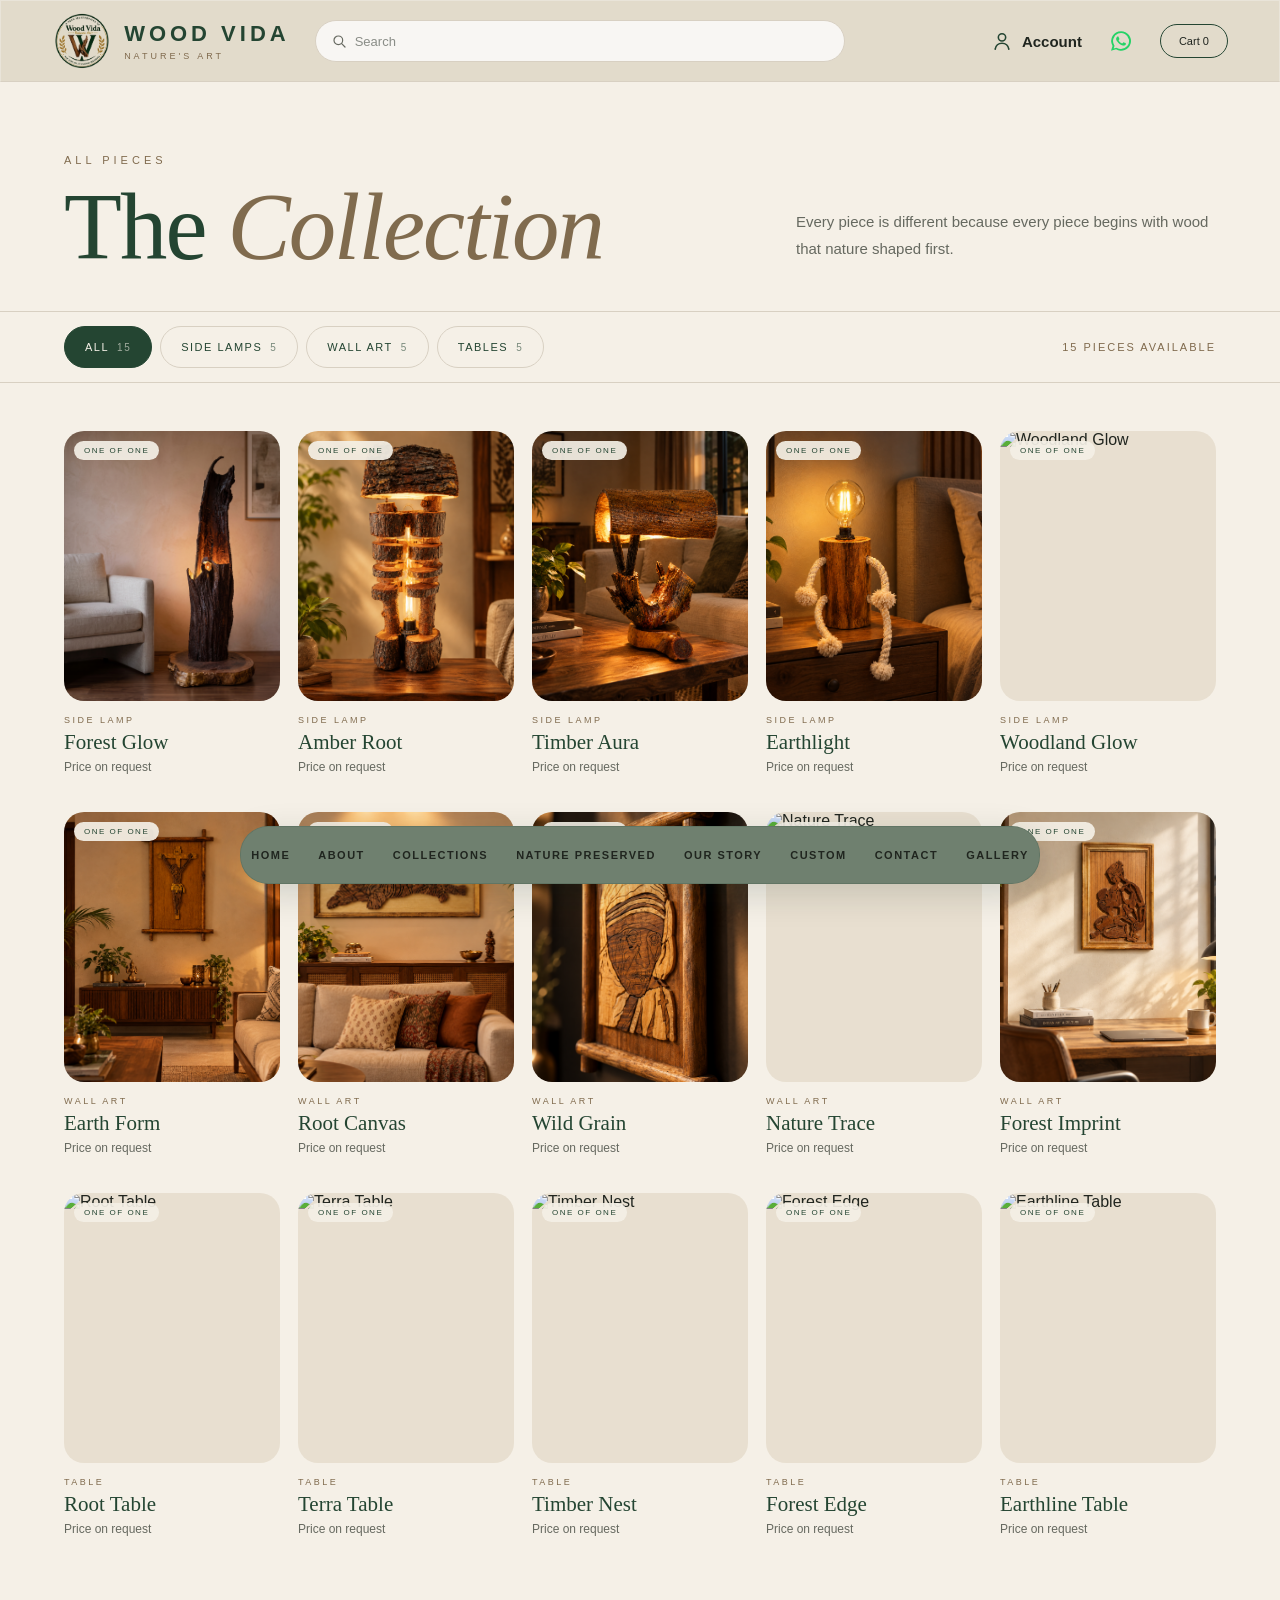
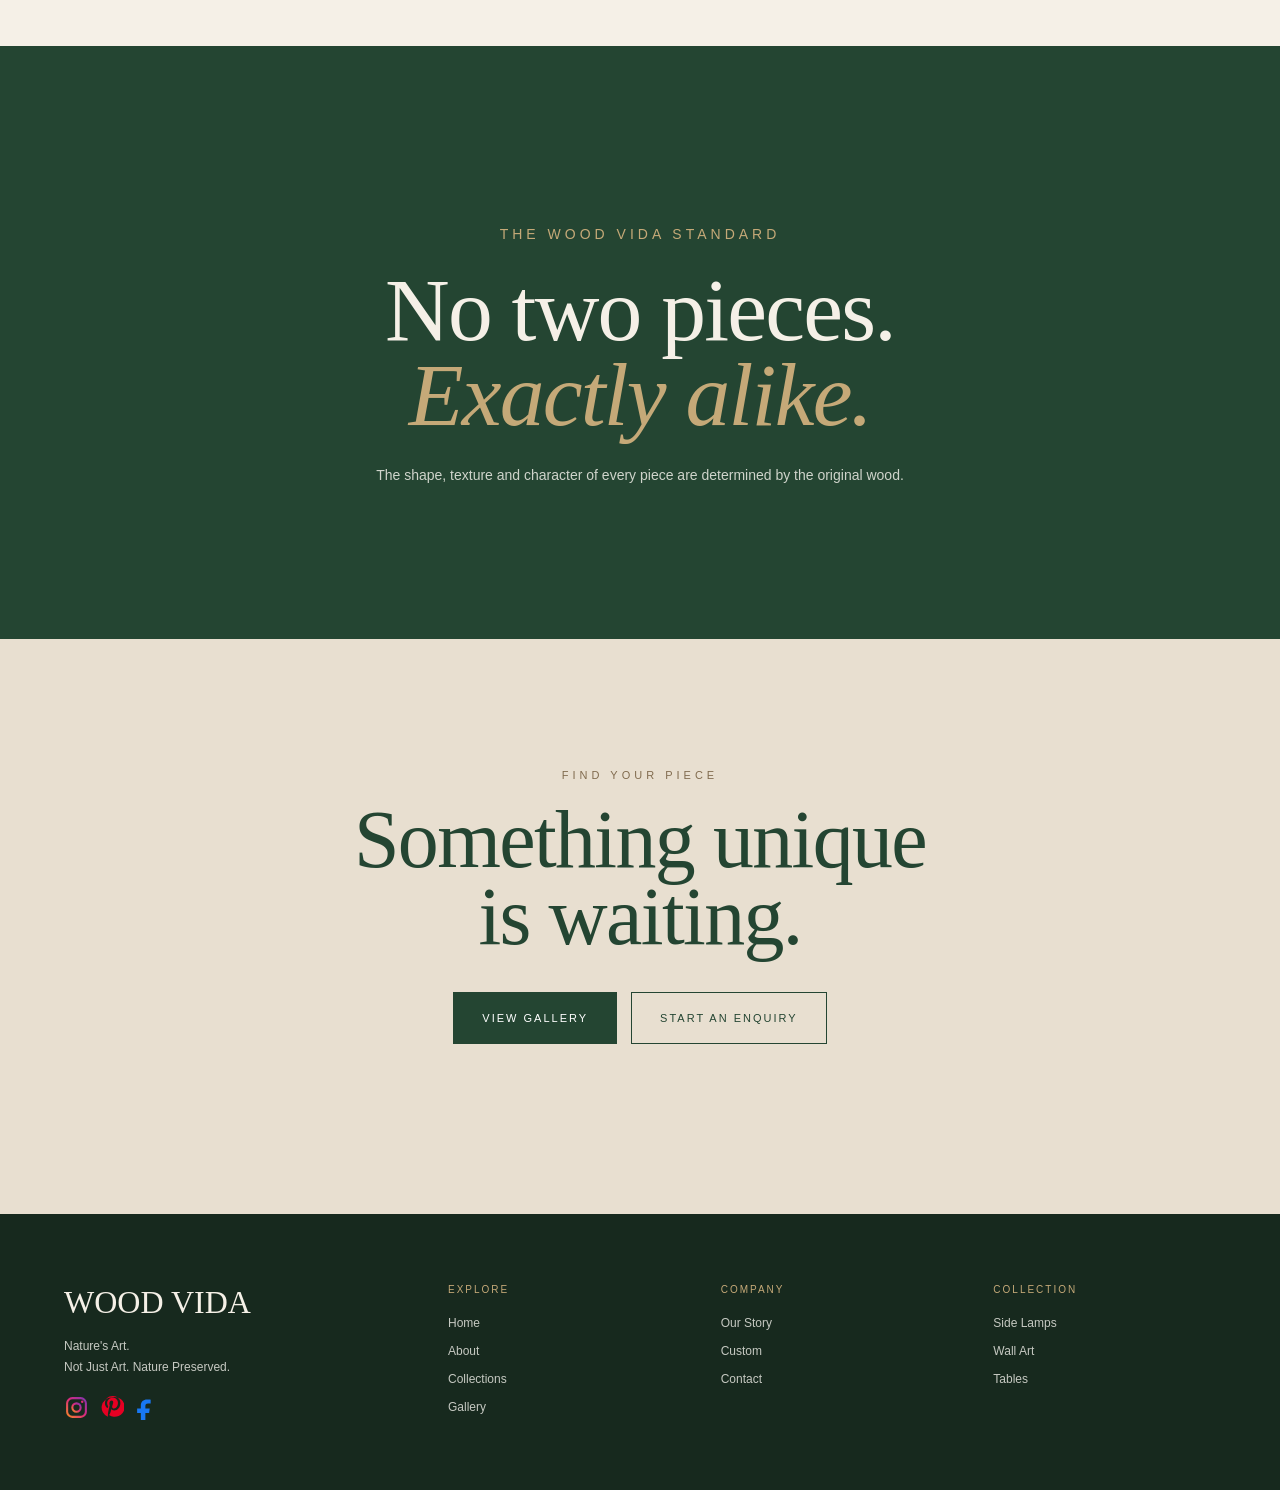
==== collection.html @ 40c3f10d "Initial wood vida website upload" ====
<!DOCTYPE html>
<html lang="en">

<head>

    <meta charset="UTF-8">
    <meta name="viewport" content="width=device-width, initial-scale=1.0">

    <title>Collection — WOOD VIDA</title>

    <meta
        name="description"
        content="Explore the WOOD VIDA collection of natural wood lamps, wall art and furniture."
    >

    <link rel="stylesheet" href="style.css">
    <link rel="stylesheet" href="shop.css">
<link rel="stylesheet" href="mobile.css">
</head>


<body>

    <!-- =========================================
         NAVIGATION
    ========================================== -->

    <header class="site-nav">

        <div class="nav-inner">

            <a href="index.html" class="brand">
    <img src="Assets/logowoodvida.png" alt="WOOD VIDA" class="brand-logo">

    <div class="brand-text">
        <div class="brand-name">
            WOOD VIDA
        </div>

        <div class="brand-tagline">
            NATURE'S ART
        </div>
    </div>
</a>

            <nav class="nav-menu">
                <a href="index.html">Home</a>
                <a href="about.html">About</a>
                <a href="collection.html">Collections</a>
                <a href="nature-preserved.html">Nature Preserved</a>
                <a href="our-story.html">Our Story</a>
                <a href="custom.html">Custom</a>
                <a href="contact.html">Contact</a>
                <a href="gallery.html">Gallery</a>
            </nav>

            <!-- SEARCH (filters the collection below) -->
            <div class="site-search">
                <span class="search-icon">
                    <svg viewBox="0 0 24 24" aria-hidden="true">
                        <circle cx="11" cy="11" r="6.5"></circle>
                        <path d="M16 16l5 5"></path>
                    </svg>
                </span>

                <input
                    type="text"
                    id="site-search-input"
                    placeholder="Search"
                    autocomplete="off"
                >
            </div>

            <!-- ACCOUNT -->
            <a href="#" class="login-button" id="login-button">
                <span class="account-icon">
                    <svg viewBox="0 0 24 24" aria-hidden="true">
                        <circle cx="12" cy="8" r="4"></circle>
                        <path d="M4.5 21c.8-4.2 3.5-6.5 7.5-6.5s6.7 2.3 7.5 6.5"></path>
                    </svg>
                </span>
                <span>Account</span>
            </a>

            <!-- WHATSAPP -->
            <a
                href="https://wa.me/917309990055"
                class="whatsapp-nav-icon"
                target="_blank"
                rel="noopener noreferrer"
                aria-label="WhatsApp"
            >
                <svg viewBox="0 0 24 24" aria-hidden="true">
                    <path
                        fill="#25D366"
                        d="M12 2.2a9.8 9.8 0 0 0-8.47 14.72L2 21.8l5.02-1.48A9.8 9.8 0 1 0 12 2.2zm0 17.8a8 8 0 0 1-4.06-1.1l-.29-.17-2.98.88.89-2.91-.19-.3A8 8 0 1 1 12 20zm4.42-5.96c-.24-.12-1.42-.7-1.64-.78-.22-.08-.38-.12-.54.12-.16.24-.62.78-.76.94-.14.16-.28.18-.52.06-.24-.12-1.02-.38-1.94-1.2-.72-.64-1.2-1.43-1.34-1.67-.14-.24-.02-.37.1-.49.11-.11.24-.28.36-.42.12-.14.16-.24.24-.4.08-.16.04-.3-.02-.42-.06-.12-.54-1.3-.74-1.78-.2-.48-.4-.41-.54-.42h-.46c-.16 0-.42.06-.64.3-.22.24-.84.82-.84 2s.86 2.32.98 2.48c.12.16 1.69 2.58 4.1 3.62.57.25 1.02.4 1.37.51.58.18 1.1.15 1.51.09.46-.07 1.42-.58 1.62-1.14.2-.56.2-1.04.14-1.14-.06-.1-.22-.16-.46-.28z"
                    />
                </svg>
            </a>

            <!-- CART -->
            <a href="cart.html" class="cart-button">
                Cart <span id="cart-count">0</span>
            </a>

        </div>

    </header>


    <main>

        <!-- =========================================
             PAGE INTRO (text changes with the tab)
        ========================================== -->

        <section class="cl-intro">

            <div>
                <p class="cl-eyebrow" id="cl-eyebrow">All pieces</p>

                <h1 class="cl-title" id="cl-title">
                    The <em>Collection</em>
                </h1>
            </div>

            <p class="cl-line" id="cl-line">
                Every piece is different because every piece begins
                with wood that nature shaped first.
            </p>

        </section>


        <!-- =========================================
             FILTER BAR
        ========================================== -->

        <div class="cl-bar">
            <div class="cl-bar-inner">

                <nav class="cl-tabs" aria-label="Collection categories">
                    <a href="collection.html" class="cl-tab active" data-category="all">All <small></small></a>
                    <a href="collection.html?category=lamps" class="cl-tab" data-category="lamps">Side Lamps <small></small></a>
                    <a href="collection.html?category=wall-art" class="cl-tab" data-category="wall-art">Wall Art <small></small></a>
                    <a href="collection.html?category=tables" class="cl-tab" data-category="tables">Tables <small></small></a>
                </nav>

                <p class="cl-meta" id="cl-meta"></p>

            </div>
        </div>


        <!-- =========================================
             PRODUCT GRID (filled by shop.js)
        ========================================== -->

        <section class="cl-section">
            <div class="cl-wrap">

                <div class="cl-grid" id="cl-grid"></div>

                <p class="cl-empty" id="cl-empty" hidden>
                    No pieces match your search.
                </p>

                <noscript>
                    <p class="cl-empty">Please turn on JavaScript to browse the collection.</p>
                </noscript>

            </div>
        </section>


        <!-- =========================================
             STATEMENT
        ========================================== -->

        <section class="cl-statement">

            <p class="cl-eyebrow">The WOOD VIDA standard</p>

            <h2>
                No two pieces.<br>
                <em>Exactly alike.</em>
            </h2>

            <p>
                The shape, texture and character of every piece
                are determined by the original wood.
            </p>

        </section>


        <!-- =========================================
             FINAL CTA
        ========================================== -->

        <section class="cl-final">

            <p class="cl-eyebrow">Find your piece</p>

            <h2>
                Something unique<br>
                is waiting.
            </h2>

            <div class="cl-final-actions">
                <a href="gallery.html" class="button">View Gallery</a>
                <a href="contact.html" class="button cl-secondary">Start An Enquiry</a>
            </div>

        </section>

    </main>


    <!-- =========================================
         FOOTER
    ========================================== -->

    <footer class="site-footer">

        <div class="footer-grid">

            <div>

                <div class="footer-brand">WOOD VIDA</div>

                <p style="margin-top: 15px; color: #c6c9c2; line-height: 1.7; font-size: 12px;">
                    Nature's Art.<br>
                    Not Just Art. Nature Preserved.
                </p>

                <div class="social-links">

                    <a href="https://www.instagram.com/woodvida.in/" target="_blank" rel="noopener noreferrer" aria-label="Instagram">
                        <svg viewBox="0 0 24 24" aria-hidden="true">
                            <defs>
                                <linearGradient id="instagramGradientCollection" x1="0%" y1="100%" x2="100%" y2="0%">
                                    <stop offset="0%" stop-color="#F58529"/>
                                    <stop offset="50%" stop-color="#DD2A7B"/>
                                    <stop offset="100%" stop-color="#8134AF"/>
                                </linearGradient>
                            </defs>
                            <rect x="3" y="3" width="18" height="18" rx="5" fill="none" stroke="url(#instagramGradientCollection)" stroke-width="2"/>
                            <circle cx="12" cy="12" r="4" fill="none" stroke="url(#instagramGradientCollection)" stroke-width="2"/>
                            <circle cx="17.5" cy="6.5" r="1.2" fill="#DD2A7B"/>
                        </svg>
                    </a>

                    <a href="https://in.pinterest.com/woodvida/" target="_blank" rel="noopener noreferrer" aria-label="Pinterest">
                        <svg viewBox="0 0 24 24" aria-hidden="true">
                            <path
                                fill="#E60023"
                                d="M12 2.5a9.5 9.5 0 0 0-3.47 18.34c-.08-1.56-.01-3.45.39-4.95l1.42-6.02s-.36-.72-.36-1.78c0-1.66.96-2.9 2.15-2.9 1.01 0 1.5.76 1.5 1.67 0 1.02-.65 2.55-.98 3.96-.28 1.18.6 2.14 1.77 2.14 2.12 0 3.76-2.24 3.76-5.47 0-2.86-2.05-4.86-4.98-4.86-3.39 0-5.38 2.54-5.38 5.17 0 1.02.39 2.12.88 2.72.1.12.11.23.08.36l-.33 1.34c-.05.22-.17.27-.39.16-1.45-.67-2.35-2.78-2.35-4.48 0-3.64 2.65-6.99 7.65-6.99 4.02 0 7.15 2.87 7.15 6.71 0 4-2.52 7.21-6.01 7.21-1.17 0-2.27-.61-2.65-1.33l-.72 2.74c-.26 1-1 2.25-1.48 3.01A9.5 9.5 0 1 0 12 2.5z"
                            />
                        </svg>
                    </a>

                    <a href="https://www.facebook.com/profile.php?id=61593660526965" target="_blank" rel="noopener noreferrer" aria-label="Facebook">
                        <svg viewBox="0 0 24 24" aria-hidden="true">
                            <path
                                fill="#1877F2"
                                d="M13.6 8.2H16V4.5c-.42-.06-1.86-.15-3.54-.15-3.5 0-5.9 2.14-5.9 6.06V13H3v4.2h3.56V24h4.36v-6.8h3.6l.57-4.2h-4.17v-2.32c0-1.22.34-2.48 2.68-2.48z"
                            />
                        </svg>
                    </a>

                </div>

            </div>

            <div>
                <div class="footer-heading">Explore</div>
                <ul class="footer-links">
                    <li><a href="index.html">Home</a></li>
                    <li><a href="about.html">About</a></li>
                    <li><a href="collection.html">Collections</a></li>
                    <li><a href="gallery.html">Gallery</a></li>
                </ul>
            </div>

            <div>
                <div class="footer-heading">Company</div>
                <ul class="footer-links">
                    <li><a href="our-story.html">Our Story</a></li>
                    <li><a href="custom.html">Custom</a></li>
                    <li><a href="contact.html">Contact</a></li>
                </ul>
            </div>

            <div>
                <div class="footer-heading">Collection</div>
                <ul class="footer-links">
                    <li><a href="collection.html?category=lamps">Side Lamps</a></li>
                    <li><a href="collection.html?category=wall-art">Wall Art</a></li>
                    <li><a href="collection.html?category=tables">Tables</a></li>
                </ul>
            </div>

        </div>

    </footer>


    <!-- =========================================
         JAVASCRIPT
    ========================================== -->

    <!-- hides the floating navbar when the footer is on screen (same as your other pages) -->
    <script>
        const navbar = document.querySelector('.nav-menu');
        const footer = document.querySelector('.site-footer');

        if (navbar && footer) {
            const footerObserver = new IntersectionObserver(
                (entries) => {
                    entries.forEach((entry) => {
                        if (entry.isIntersecting) {
                            navbar.classList.add('navbar-hidden');
                        } else {
                            navbar.classList.remove('navbar-hidden');
                        }
                    });
                },
                { threshold: 0.05 }
            );

            footerObserver.observe(footer);
        }
    </script>

    <!-- catalog first, then the page script -->
    <script src="products-data.js"></script>
    <script src="shop.js"></script>
<script src="navbar.js"></script>
   <script type="module" src="auth.js"></script>
</body>

</html>
---- style.css ----
/* ================================
   WOOD VIDA — STYLE.CSS
   ================================ */

:root {
  --cream: #f5f0e7;
  --cream-light: #faf7f0;
  --cream-dark: #e8dfd0;
  --green: #244532;
  --green-dark: #17291e;
  --wood: #806b4e;
  --gold: #c5a978;
  --black: #20251f;
  --muted: #666960;
  --white: #ffffff;
  --border: #d8d0c2;

  --serif: Georgia, "Times New Roman", serif;
  --sans: Arial, Helvetica, sans-serif;
}

/* RESET */

* {
  margin: 0;
  padding: 0;
  box-sizing: border-box;
}

html {
  scroll-behavior: smooth;
}

body {
  background: var(--cream);
  color: var(--black);
  font-family: var(--sans);
  overflow-x: hidden;
}

img {
  display: block;
  max-width: 100%;
}

a {
  text-decoration: none;
  color: inherit;
}

button {
  font-family: inherit;
  cursor: pointer;
}

/* COMMON */

.container {
  width: 90%;
  max-width: 1400px;
  margin: auto;
}

.serif {
  font-family: var(--serif);
}

.eyebrow {
  color: var(--wood);
  font-size: 11px;
  letter-spacing: 4px;
  text-transform: uppercase;
}

.button {
  display: inline-flex;
  align-items: center;
  justify-content: center;
  min-height: 52px;
  padding: 0 28px;
  background: var(--green);
  color: var(--white);
  border: 1px solid var(--green);
  font-size: 11px;
  letter-spacing: 2px;
  text-transform: uppercase;
  transition: 0.3s ease;
}

.button:hover {
  background: transparent;
  color: var(--green);
}

/* NAVBAR */

.site-nav {
  position: sticky;
  top: 0;
  z-index: 1000;
  height: 82px;
  background: rgba(245, 240, 231, 0.96);
  backdrop-filter: blur(20px);
border: 1px solid rgba(255, 255, 255, 0.25);
  border-bottom: 1px solid var(--border);
  backdrop-filter: none;
}

.nav-inner {
  width: 92%;
  max-width: 1400px;
  height: 100%;
  margin: auto;

  display: flex;
  align-items: center;
  justify-content: space-between;
  gap: 25px;
}

.brand-name {
  color: var(--green);
  font-size: 22px;
  font-weight: bold;
  letter-spacing: 4px;
}

.brand-tagline {
  margin-top: 4px;
  color: var(--wood);
  font-size: 9px;
  letter-spacing: 3px;
}

.nav-menu {
  display: flex;
  gap: 28px;
  list-style: none;
}

.nav-menu a {
  font-size: 11px;
  letter-spacing: 1.5px;
  text-transform: uppercase;
}

.nav-menu a:hover {
  color: var(--wood);
}

.cart-button {
  padding: 10px 18px;
  border: 1px solid var(--green);
  border-radius: 30px;
  font-size: 11px;
}

/* HERO */

.hero {
  min-height: calc(100vh - 82px);
  padding: 70px 5%;

  display: grid;
  grid-template-columns: 0.9fr 1.1fr;
  align-items: center;
  gap: 60px;
}

.hero-content {
  max-width: 600px;
}

.hero-title {
  margin-top: 20px;

  font-family: var(--serif);
  font-size: clamp(60px, 8vw, 120px);
  line-height: 0.9;
  font-weight: normal;

  color: var(--green);
}

.hero-title em {
  color: var(--wood);
}

.hero-description {
  max-width: 500px;
  margin: 30px 0;

  color: var(--muted);
  font-size: 15px;
  line-height: 1.9;
}

.hero-media {
  height: 680px;
  overflow: hidden;
  background: var(--cream-dark);
}

.hero-media img {
  width: 100%;
  height: 100%;
  object-fit: cover;

  transition: transform 1s ease;
}

.hero-media:hover img {
  transform: scale(1.04);
}

/* STORY */

.story {
  padding: 150px 8%;
  background: var(--cream-dark);
  text-align: center;
}

.story-title {
  max-width: 1000px;
  margin: 20px auto 30px;

  font-family: var(--serif);
  font-size: clamp(45px, 6vw, 80px);
  line-height: 1;
  font-weight: normal;

  color: var(--green);
}

.story-text {
  max-width: 720px;
  margin: auto;

  color: var(--muted);
  font-size: 15px;
  line-height: 2;
}

/* COLLECTIONS */

.collections {
  padding: 130px 5%;
  overflow: hidden;
}

.section-header {
  display: flex;
  justify-content: space-between;
  align-items: flex-end;

  margin-bottom: 50px;
}

.section-title {
  margin-top: 12px;

  font-family: var(--serif);
  font-size: clamp(45px, 5vw, 70px);
  font-weight: normal;

  color: var(--green);
}

.section-note {
  color: var(--wood);
  font-size: 11px;
  letter-spacing: 2px;
}

.collection-grid {
  display: grid;
  grid-template-columns: repeat(3, 1fr);
  gap: 20px;
}

.collection-card {
  position: relative;
  height: 570px;
  overflow: hidden;

  background: var(--green);
}

.collection-card img {
  width: 100%;
  height: 100%;
  object-fit: cover;

  transition: transform 0.8s ease;
}

.collection-card:hover img {
  transform: scale(1.02);
}

.collection-overlay {
  position: absolute;
  inset: 0;

  display: flex;
  align-items: flex-end;

  padding: 32px;

  background: linear-gradient(
    transparent 35%,
    rgba(0, 0, 0, 0.72)
  );
}

.collection-info {
  color: white;
}

.collection-info h3 {
  font-family: var(--serif);
  font-size: 34px;
  font-weight: normal;
}

.collection-info p {
  margin-top: 8px;
  font-size: 12px;
}

/* PRODUCTS */

.products-section {
  padding: 120px 5%;
  background: var(--cream-light);
}

.product-grid {
  display: grid;
  grid-template-columns: repeat(3, 1fr);
  gap: 35px 20px;
}

.product-card {
  cursor: pointer;
}

.product-image {
  position: relative;
  aspect-ratio: 4 / 5;
  overflow: hidden;
  background: var(--cream-dark);
}

.product-image img {
  width: 100%;
  height: 100%;
  object-fit: cover;

  transition: transform 0.7s ease;
}

.product-card:hover .product-image img {
  transform: scale(1.05);
}

.product-badge {
  position: absolute;
  top: 15px;
  left: 15px;

  padding: 7px 11px;

  background: var(--cream);
  color: var(--green);

  font-size: 9px;
  letter-spacing: 1px;
}

.product-details {
  padding-top: 16px;
}

.product-category {
  color: var(--wood);
  font-size: 9px;
  letter-spacing: 2px;
  text-transform: uppercase;
}

.product-name {
  margin-top: 7px;

  font-family: var(--serif);
  font-size: 25px;
  font-weight: normal;

  color: var(--green);
}

.product-description {
  margin-top: 7px;

  color: var(--muted);
  font-size: 12px;
  line-height: 1.6;
}

/* STATEMENT */

.statement {
  padding: 160px 7%;

  background: var(--green);
  color: var(--cream);

  text-align: center;
}

.statement-title {
  font-family: var(--serif);
  font-size: clamp(50px, 7vw, 95px);
  font-weight: normal;
  line-height: 0.95;
}

.statement-title em {
  color: var(--gold);
}

.statement-text {
  margin-top: 30px;
  color: #d9d4c8;
  font-size: 13px;
  letter-spacing: 1px;
}

/* GALLERY */

.gallery-section {
  padding: 120px 5%;
}

.gallery-grid {
  columns: 3 280px;
  column-gap: 18px;
}

.gallery-item {
  margin-bottom: 18px;
  overflow: hidden;
  cursor: zoom-in;
  break-inside: avoid;
}

.gallery-item img {
  width: 100%;
  transition: transform 0.7s ease;
}

.gallery-item:hover img {
  transform: scale(1.04);
}

/* PRODUCT PAGE */

.product-page {
  padding: 80px 5%;
}

.product-layout {
  display: grid;
  grid-template-columns: 1.1fr 0.9fr;
  gap: 70px;
}

.product-main-image {
  aspect-ratio: 1 / 1;
  overflow: hidden;
  background: var(--cream-dark);
}

.product-main-image img {
  width: 100%;
  height: 100%;
  object-fit: cover;
}

.product-page-info {
  align-self: center;
}

.product-page-title {
  margin-top: 15px;

  font-family: var(--serif);
  font-size: clamp(45px, 5vw, 75px);
  font-weight: normal;
  line-height: 1;

  color: var(--green);
}

.product-page-description {
  margin: 25px 0;

  color: var(--muted);
  line-height: 1.9;
}

.product-specs {
  margin: 30px 0;
  border-top: 1px solid var(--border);
}

.spec-row {
  display: flex;
  justify-content: space-between;

  padding: 15px 0;

  border-bottom: 1px solid var(--border);

  font-size: 13px;
}

.spec-label {
  color: var(--wood);
}

.product-actions {
  display: flex;
  gap: 12px;
  flex-wrap: wrap;
}

.whatsapp-button {
  background: #315f43;
  border-color: #315f43;
}

/* CART */

.cart-section {
  min-height: 70vh;
  padding: 100px 5%;
}

.cart-item {
  display: grid;
  grid-template-columns: 110px 1fr auto;
  gap: 20px;
  align-items: center;

  padding: 20px 0;

  border-bottom: 1px solid var(--border);
}

.cart-item-image {
  width: 110px;
  height: 110px;
  object-fit: cover;
}

.cart-item-name {
  font-family: var(--serif);
  font-size: 24px;
  color: var(--green);
}

.cart-empty {
  padding: 100px 20px;
  text-align: center;
  color: var(--muted);
}

/* CONTACT */

.contact-section {
  padding: 130px 5%;
  background: var(--cream-dark);
}

.contact-form {
  max-width: 760px;
  margin: 50px auto 0;
}

.form-row {
  display: grid;
  grid-template-columns: 1fr 1fr;
  gap: 18px;
}

.form-group {
  margin-bottom: 18px;
}

.form-group label {
  display: block;
  margin-bottom: 8px;

  color: var(--wood);

  font-size: 10px;
  letter-spacing: 1.5px;
  text-transform: uppercase;
}

.form-group input,
.form-group textarea {
  width: 100%;
  padding: 15px;

  border: 1px solid var(--border);
  outline: none;

  background: var(--cream);
}

.form-group textarea {
  min-height: 150px;
  resize: vertical;
}

/* FOOTER */

.site-footer {
  padding: 70px 5%;

  background: var(--green-dark);
  color: var(--cream);
}

.footer-grid {
  display: grid;
  grid-template-columns: 1.5fr 1fr 1fr 1fr;
  gap: 50px;
}

.footer-brand {
  font-family: var(--serif);
  font-size: 32px;
}

.footer-heading {
  margin-bottom: 18px;

  color: var(--gold);

  font-size: 10px;
  letter-spacing: 2px;
  text-transform: uppercase;
}

.footer-links {
  display: grid;
  gap: 10px;
  list-style: none;
}

.footer-links a {
  color: #c6c9c2;
  font-size: 12px;
}

/* MOBILE MENU */

.mobile-menu-button {
  display: none;

  width: 42px;
  height: 42px;

  border: 1px solid var(--border);
  background: transparent;
}

.mobile-menu-button span {
  display: block;

  width: 18px;
  height: 1px;

  margin: 4px auto;

  background: var(--green);
}

/* LIGHTBOX */

.lightbox {
  position: fixed;
  inset: 0;
  z-index: 5000;

  display: none;
  align-items: center;
  justify-content: center;

  padding: 30px;

  background: rgba(20, 28, 22, 0.94);
}

.lightbox.active {
  display: flex;
}

.lightbox img {
  max-width: 90vw;
  max-height: 88vh;
  width: auto;
}

.lightbox-close {
  position: absolute;
  top: 25px;
  right: 30px;

  color: white;
  font-size: 35px;

  cursor: pointer;
}

/* RESPONSIVE */

@media (max-width: 1000px) {

  .hero {
    grid-template-columns: 1fr;
  }

  .hero-media {
    height: 600px;
  }

  .collection-grid,
  .product-grid {
    grid-template-columns: repeat(2, 1fr);
  }

  .product-layout {
    grid-template-columns: 1fr;
  }

  .footer-grid {
    grid-template-columns: repeat(2, 1fr);
  }
}

@media (max-width: 700px) {

  .site-nav {
    height: 70px;
  }

  .nav-menu {
    display: none;
  }

  .mobile-menu-button {
    display: block;
  }

  .hero {
    padding: 55px 6% 70px;
    gap: 40px;
  }

  .hero-title {
    font-size: 58px;
  }

  .hero-media {
    height: 450px;
  }

  .story,
  .collections,
  .products-section,
  .gallery-section,
  .product-page,
  .contact-section {
    padding: 80px 6%;
  }

  .story-title {
    font-size: 44px;
  }

  .section-header {
    display: block;
  }

  .section-title {
    font-size: 45px;
    margin-bottom: 12px;
  }

  .collection-grid,
  .product-grid {
    grid-template-columns: 1fr;
  }

  .collection-card {
    height: 450px;
  }

  .statement {
    padding: 100px 6%;
  }

  .statement-title {
    font-size: 52px;
  }

  .form-row {
    grid-template-columns: 1fr;
  }

  .cart-item {
    grid-template-columns: 80px 1fr;
  }

  .cart-item-image {
    width: 80px;
    height: 80px;
  }

  .footer-grid {
    grid-template-columns: 1fr;
  }

  .footer-bottom {
    flex-direction: column;
  }

  .button {
    width: 100%;
  }
}
.hero-media img,
.collection-card img,
.product-image img,
.product-main-image img,
.gallery-item img {
    border-radius: 34px;
}
/* =========================================
   LOGIN POPUP FINAL ALIGNMENT
========================================= */

/* Login popup positioning */

.login-modal {
    align-items: center;
    justify-content: center;
    padding: 30px 15px;
    overflow-y: auto;
}


/* =========================================
   WOOD VIDA LOGIN POPUP - FIX
========================================= */

.login-modal {
    position: fixed;
    inset: 0;

    width: 100%;
    height: 100%;

    display: flex;
    align-items: center;
    justify-content: center;

    background: rgba(10, 25, 18, 0.58);
backdrop-filter: blur(14px);
-webkit-backdrop-filter: blur(14px);

    opacity: 0;
    visibility: hidden;
    pointer-events: none;

    z-index: 9999;

    transition:
        opacity 0.3s ease,
        visibility 0.3s ease;

    padding: 30px 15px;
    box-sizing: border-box;
}


/* POPUP VISIBLE */

.login-modal.active {
    opacity: 1;
    visibility: visible;
    pointer-events: auto;
}


/* =========================================
   LOGIN BOX
========================================= */

.login-box {
    position: relative;

    width: min(100%, 470px);

    max-height: calc(100vh - 60px);

    overflow-y: auto;

    background: #f5f0e7;

    color: #244532;

    padding: 48px 42px 38px;

    border-radius: 18px;

    box-sizing: border-box;

    box-shadow:
        0 25px 70px rgba(0, 0, 0, 0.30);
}


/* =========================================
   CLOSE BUTTON
========================================= */

.login-close {
    position: absolute;

    top: 15px;
    right: 18px;

    width: 32px;
    height: 32px;

    border: none;
    background: transparent;

    color: #244532;

    font-size: 25px;
    line-height: 1;

    cursor: pointer;

    display: flex;
    align-items: center;
    justify-content: center;
}


/* =========================================
   LOGIN HEADER
========================================= */

.login-header {
    text-align: center;
    margin-bottom: 32px;
}

.login-header .eyebrow {
    margin-bottom: 10px;
}

.login-header h2 {
    margin: 0 0 10px;

    font-family: Georgia, "Times New Roman", serif;

    font-size: 38px;
    font-weight: 400;

    color: #244532;
}

.login-header p {
    margin: 0;

    font-family: Arial, Helvetica, sans-serif;

    font-size: 14px;
    line-height: 1.6;

    color: #666960;
}


/* =========================================
   LOGIN FORM
========================================= */

.login-form {
    width: 100%;

    display: flex;
    flex-direction: column;

    gap: 0;
}


/* =========================================
   FORM GROUP
========================================= */

.login-form .form-group {
    width: 100%;
    margin-bottom: 22px;
}


/* LABEL */

.login-form .form-group label {
    display: block;

    margin-bottom: 9px;

    font-family: Arial, Helvetica, sans-serif;

    font-size: 12px;
    font-weight: 500;

    letter-spacing: 1.5px;
    text-transform: uppercase;

    color: #526054;
}


/* INPUT */

.login-form .form-group input {
    width: 100%;

    height: 52px;

    padding: 0 15px;

    border: 1px solid #cfc8bc;

    border-radius: 0;

    background: #faf8f3;

    color: #244532;

    font-family: Arial, Helvetica, sans-serif;

    font-size: 14px;

    outline: none;

    box-sizing: border-box;

    transition:
        border-color 0.2s ease,
        box-shadow 0.2s ease;
}


/* INPUT FOCUS */

.login-form .form-group input:focus {
    border-color: #244532;

    box-shadow:
        0 0 0 2px rgba(36, 69, 50, 0.08);
}


/* =========================================
   REMEMBER ME ROW
========================================= */

.login-options {
    width: 100%;

    display: flex;
    align-items: center;
    justify-content: space-between;

    gap: 15px;

    margin: -2px 0 24px;

    box-sizing: border-box;
}


/* REMEMBER ME */

.remember-me {
    display: flex;

    align-items: center;

    gap: 8px;

    margin: 0;
    padding: 0;

    white-space: nowrap;

    cursor: pointer;
}


/* CHECKBOX */

.remember-me input[type="checkbox"] {
    width: 14px;
    height: 14px;

    margin: 0;

    flex: 0 0 14px;

    cursor: pointer;
}


/* TEXT */

.remember-me span {
    margin: 0;

    font-family: Arial, Helvetica, sans-serif;

    font-size: 13px;

    line-height: 1;

    color: #3d453f;

    white-space: nowrap;
}


/* FORGOT PASSWORD */

#forgot-password {
    margin: 0;

    padding: 0;

    font-family: Arial, Helvetica, sans-serif;

    font-size: 13px;

    line-height: 1;

    color: #244532;

    text-decoration: none;

    white-space: nowrap;
}

#forgot-password:hover {
    text-decoration: underline;
}


/* =========================================
   LOGIN BUTTON
========================================= */

.login-submit {
    width: 100% !important;

    min-height: 52px;

    display: flex !important;

    align-items: center;

    justify-content: center;

    margin: 0 auto;

    padding: 0 20px;

    text-align: center;

    box-sizing: border-box;
}


/* =========================================
   OR DIVIDER
========================================= */

.login-divider {
    width: 100%;

    display: flex;

    align-items: center;

    gap: 14px;

    margin: 22px 0;

    color: #777;

    font-family: Arial, Helvetica, sans-serif;

    font-size: 13px;
}

.login-divider::before,
.login-divider::after {
    content: "";

    flex: 1;

    height: 1px;

    background: #d8d2c8;
}

.login-divider span {
    flex: 0 0 auto;
}


/* =========================================
   GOOGLE BUTTON
========================================= */

.google-login {
    width: 100%;

    min-height: 52px;

    display: flex;

    align-items: center;

    justify-content: center;

    gap: 12px;

    padding: 0 18px;

    background: #ffffff;

    color: #202124;

    border: 1px solid #d8d8d8;

    border-radius: 9px;

    font-family: Arial, Helvetica, sans-serif;

    font-size: 14px;

    font-weight: 600;

    cursor: pointer;

    box-sizing: border-box;

    transition:
        background 0.2s ease,
        box-shadow 0.2s ease,
        transform 0.2s ease;
}

.google-login:hover {
    background: #fafafa;

    box-shadow:
        0 4px 14px rgba(0, 0, 0, 0.08);

    transform: translateY(-1px);
}


/* GOOGLE ICON */

.google-icon {
    width: 20px;
    height: 20px;

    display: flex;

    align-items: center;
    justify-content: center;

    flex: 0 0 20px;
}

.google-icon svg {
    width: 20px;
    height: 20px;

    display: block;
}


/* =========================================
   LOGIN / SIGNUP SWITCH
========================================= */

.login-switch {
    margin-top: 24px;

    padding-top: 22px;

    border-top: 1px solid #ddd6ca;

    text-align: center;

    font-family: Arial, Helvetica, sans-serif;

    font-size: 13px;

    color: #777;
}

.login-switch button {
    border: none;

    background: transparent;

    color: #244532;

    font-family: Arial, Helvetica, sans-serif;

    font-size: 13px;

    font-weight: 600;

    cursor: pointer;
}

.login-switch button:hover {
    text-decoration: underline;
}


/* =========================================
   MOBILE
========================================= */

@media (max-width: 600px) {

    .login-modal {
        padding: 20px 12px;
    }

    .login-box {
        width: 100%;

        max-height: calc(100vh - 40px);

        padding: 42px 25px 30px;
    }

    .login-header h2 {
        font-size: 32px;
    }

    .login-options {
        gap: 10px;
    }

    .remember-me span,
    #forgot-password {
        font-size: 12px;
    }

    .login-submit,
    .google-login {
        min-height: 50px;
    }
}
/* =========================================
   ACCOUNT NAV BUTTON
========================================= */

.login-button {
    display: inline-flex;
    align-items: center;
    justify-content: center;
    margin-left: auto;

    gap: 8px;

    color: #20251f;

    font-family: Arial, Helvetica, sans-serif;

    font-size: 15px;

    font-weight: 600;

    text-decoration: none;

    white-space: nowrap;

    cursor: pointer;
}


/* ACCOUNT ICON */

.account-icon {
    width: 23px;
    height: 23px;

    display: inline-flex;

    align-items: center;
    justify-content: center;

    flex-shrink: 0;
}


.account-icon svg {
    width: 22px;
    height: 22px;

    fill: none;

    stroke: #244532;

    stroke-width: 1.7;

    stroke-linecap: round;
    
    stroke-linejoin: round;
}


/* HOVER */

.login-button:hover {
    color: #244532;
}

.login-button:hover .account-icon svg {
    stroke-width: 2;
}
/* =========================================
   BOTTOM FLOATING NAVIGATION
========================================= */

.nav-menu {
    position: fixed;

    left: 50%;
    bottom: 16px;

    transform: translateX(-50%);

    width: min(78%, 800px);

    min-height: 58px;

    padding: 0 24px;

    display: flex;

    align-items: center;
    justify-content: center;

    gap: 28px;

     background: #6F806F;

    backdrop-filter: blur(18px);
    -webkit-backdrop-filter: blur(18px);

    border: 1px solid rgba(36, 69, 50, 0.18);

    border-radius: 28px;

    box-shadow:
        0 10px 35px rgba(20, 35, 25, 0.16);

    z-index: 9000;

    box-sizing: border-box;

    overflow-x: auto;

    scrollbar-width: none;
}

.nav-menu::-webkit-scrollbar {
    display: none;
}


/* NAV LINKS */

.nav-menu a {
    flex: 0 0 auto;

    font-size: 11px;

    letter-spacing: 1.5px;

    text-transform: uppercase;

    color: #20251f;

    font-weight: 600;

    text-decoration: none;

    white-space: nowrap;

    transition:
        color 0.2s ease,
        transform 0.2s ease;
}


/* HOVER */

.nav-menu a:hover {
    color: #244532;
}

 
/* =========================================
   SOCIAL MEDIA ICONS
========================================= */

.social-links {
    display: flex;
    align-items: center;
    gap: 10px;
    margin-top: 18px;
}

.social-links a {
    width: 25px;
    height: 25px;

    display: inline-flex;
    align-items: center;
    justify-content: center;

    padding: 0;
    margin: 0;

    background: transparent;
    border: none;

    flex: 0 0 25px;
}

.social-links svg {
    width: 25px;
    height: 25px;
    display: block;
}
/* =========================================
   WHATSAPP TOP NAV ICON
========================================= */

.whatsapp-nav-icon {
    width: 27px;
    height: 27px;

    display: inline-flex;
    align-items: center;
    justify-content: center;

    flex: 0 0 27px;

    padding: 0;
    margin: 0;

    text-decoration: none;
}


/* SHARP WHATSAPP TOP ICON */
.whatsapp-nav-icon {
    width: 28px;
    height: 28px;
    display: inline-flex;
    align-items: center;
    justify-content: center;
    flex: 0 0 28px;
    padding: 0;
    margin: 0;
    text-decoration: none;
    opacity: 1;
    filter: none;
    transform: translateZ(0);
}

.whatsapp-nav-icon svg {
    width: 28px;
    height: 28px;
    display: block;
    opacity: 1;
    filter: none;
    transform: translateZ(0);
    shape-rendering: geometricPrecision;
}

.whatsapp-nav-icon:hover {
    transform: scale(1.08) translateZ(0);
}
.whatsapp-nav-icon:hover {
    transform: scale(1.08);
}
/* =========================================
   WHATSAPP ENQUIRY BUTTON
========================================= */

.whatsapp-enquiry-button {
    display: inline-flex;
    align-items: center;
    justify-content: center;

    gap: 8px;

    min-height: 42px;
    padding: 0 16px;

    background: #25D366;
    color: #000000;

    border: 1px solid #25D366;
    border-radius: 7px;

    font-family: Arial, Helvetica, sans-serif;
    font-size: 11px;
    font-weight: 600;
    letter-spacing: 0.3px;

    text-decoration: none;
    white-space: nowrap;

    transition:
        background 0.2s ease,
        transform 0.2s ease,
        box-shadow 0.2s ease;
}

.whatsapp-enquiry-button:hover {
    background: #c1ecd3;
    border-color: #000000;
    transform: translateY(-1px);

    box-shadow:
        0 6px 16px rgba(31, 44, 36, 0.2);
}

.whatsapp-enquiry-icon {
    width: 16px;
    height: 16px;

    display: inline-flex;
    align-items: center;
    justify-content: center;

    flex: 0 0 16px;
}

.whatsapp-enquiry-icon svg {
    width: 16px;
    height: 16px;
    display: block;
}
/* =========================================
   MOBILE
========================================= */

@media (max-width: 700px) {

    .nav-menu {
        display: flex;

        justify-content: flex-start;

        gap: 20px;

        width: 92%;

        bottom: 12px;

        min-height: 54px;

        padding: 0 14px;

        border-radius: 24px;

        overflow-x: auto;
    }

   .nav-menu a {
    font-size: 10px;
    color: #20251f;
    font-weight: 600;
              }
}
/* =========================================
   TOP NAV SEARCH BAR
========================================= */

 
  .site-search {
    flex: 1;
    max-width: 530px;
    height: 42px;

    display: flex;
    align-items: center;

    gap: 8px;

    padding: 0 15px;

    background: rgba(255, 255, 255, 0.75);

    border: 1px solid #d8d0c2;

    border-radius: 999px;

    box-sizing: border-box;

    transition:
        border-color 0.2s ease,
        box-shadow 0.2s ease,
        background 0.2s ease;
}

.site-search:focus-within {
    background: #ffffff;

    border-color: #244532;

    box-shadow:
        0 0 0 3px rgba(36, 69, 50, 0.08);
}


/* SEARCH ICON */

.search-icon {
    width: 16px;
    height: 16px;

    display: inline-flex;
    align-items: center;
    justify-content: center;

    flex: 0 0 16px;
}

.search-icon svg {
    width: 16px;
    height: 16px;

    fill: none;

    stroke: #666960;

    stroke-width: 1.8;

    stroke-linecap: round;
    stroke-linejoin: round;
}


/* SEARCH INPUT */

.site-search input {
    width: 100%;

    border: none;
    outline: none;

    background: transparent;

    color: #20251f;

    font-family: Arial, Helvetica, sans-serif;

    font-size: 13px;

    line-height: 1;
}

.site-search input::placeholder {
    color: #8a8d87;
}
@media (max-width: 700px) {

    .site-search {
        width: 170px;
        height: 38px;

        padding: 0 13px;

        gap: 7px;
    }

    .search-icon,
    .search-icon svg {
        width: 15px;
        height: 15px;
    }

    .site-search input {
        font-size: 12px;
    }

  
}
/* =========================================
   WOOD VIDA — ABOUT PAGE
========================================= */


/* =========================================
   ABOUT HERO
========================================= */

.about-hero {
    min-height: calc(100vh - 82px);

    padding: 80px 5%;

    display: grid;
    grid-template-columns: 0.85fr 1.15fr;

    align-items: center;

    gap: 70px;

    background: var(--cream);
}

.about-hero-content {
    max-width: 650px;
}

.about-hero-title {
    margin-top: 20px;

    font-family: var(--serif);

    font-size: clamp(58px, 7vw, 105px);

    line-height: 0.93;

    font-weight: 400;

    color: var(--green);
}

.about-hero-title em {
    color: var(--wood);
    font-style: italic;
}

.about-hero-text {
    max-width: 560px;

    margin-top: 30px;

    color: var(--muted);

    font-size: 15px;

    line-height: 1.9;
}

.about-hero-image {
    height: 680px;

    overflow: hidden;

    background: var(--cream-dark);
}

.about-hero-image img {
    width: 100%;
    height: 100%;

    object-fit: cover;

    border-radius: 34px;

    transition: transform 0.8s ease;
}

.about-hero-image:hover img {
    transform: scale(1.03);
}


/* =========================================
   ABOUT BELIEF
========================================= */

.about-belief {
    padding: 160px 8%;

    background: var(--cream-dark);

    text-align: center;
}

.about-large-title {
    max-width: 1100px;

    margin: 28px auto 30px;

    font-family: var(--serif);

    font-size: clamp(48px, 6vw, 82px);

    line-height: 0.98;

    font-weight: 400;

    color: var(--green);
}

.about-centered-text {
    max-width: 700px;

    margin: auto;

    color: var(--muted);

    font-size: 15px;

    line-height: 1.9;
}


/* =========================================
   WHAT WE CREATE
========================================= */

.about-create {
    padding: 140px 5%;

    background: var(--cream);
}

.about-section-heading {
    margin-bottom: 55px;
}

.about-create-grid {
    display: grid;

    grid-template-columns: 1fr 1fr;

    gap: 70px;

    align-items: center;
}

.about-create-image {
    height: 650px;

    overflow: hidden;

    background: var(--cream-dark);
}

.about-create-image img {
    width: 100%;
    height: 100%;

    object-fit: cover;

    border-radius: 34px;
}

.about-create-content {
    display: flex;

    flex-direction: column;

    gap: 0;
}

.about-create-item {
    display: grid;

    grid-template-columns: 60px 1fr;

    gap: 20px;

    padding: 30px 0;

    border-top: 1px solid var(--border);
}

.about-create-item:last-child {
    border-bottom: 1px solid var(--border);
}

.about-create-item > span {
    color: var(--wood);

    font-size: 11px;

    letter-spacing: 2px;
}

.about-create-item h3 {
    margin: 0;

    font-family: var(--serif);

    font-size: 30px;

    font-weight: 400;

    color: var(--green);
}

.about-create-item p {
    margin-top: 9px;

    color: var(--muted);

    font-size: 13px;

    line-height: 1.7;
}


/* =========================================
   OUR APPROACH
========================================= */

.about-process {
    padding: 150px 5%;

    background: var(--green);

    color: var(--cream);
}

.about-process-header {
    max-width: 850px;

    margin-bottom: 75px;
}

.about-process-header .eyebrow {
    color: var(--gold);
}

.about-process-title {
    margin-top: 18px;

    font-family: var(--serif);

    font-size: clamp(52px, 6vw, 85px);

    line-height: 0.95;

    font-weight: 400;

    color: var(--cream);
}

.about-process-title em {
    color: var(--gold);

    font-style: italic;
}

.process-grid {
    display: grid;

    grid-template-columns: repeat(4, 1fr);

    gap: 1px;

    background: rgba(245, 240, 231, 0.18);
}

.process-card {
    min-height: 270px;

    padding: 30px;

    background: var(--green);
}

.process-card span {
    display: block;

    margin-bottom: 45px;

    color: var(--gold);

    font-size: 10px;

    letter-spacing: 2px;
}

.process-card h3 {
    font-family: var(--serif);

    font-size: 28px;

    font-weight: 400;

    color: var(--cream);
}

.process-card p {
    margin-top: 12px;

    color: #cfd4cb;

    font-size: 12px;

    line-height: 1.8;
}


/* =========================================
   PHILOSOPHY
========================================= */

.about-philosophy {
    display: grid;

    grid-template-columns: 1.1fr 0.9fr;

    min-height: 720px;

    background: var(--cream-light);
}

.about-philosophy-image {
    min-height: 720px;

    overflow: hidden;
}

.about-philosophy-image img {
    width: 100%;
    height: 100%;

    object-fit: cover;

    border-radius: 34px;
}

.about-philosophy-content {
    align-self: center;

    padding: 80px;
}

.about-philosophy-content h2 {
    margin-top: 20px;

    font-family: var(--serif);

    font-size: clamp(50px, 5vw, 78px);

    line-height: 0.97;

    font-weight: 400;

    color: var(--green);
}

.about-philosophy-content p {
    max-width: 500px;

    margin-top: 25px;

    color: var(--muted);

    font-size: 14px;

    line-height: 1.9;
}

.about-philosophy-content .button {
    margin-top: 32px;
}


/* =========================================
   FINAL CTA
========================================= */

.about-final {
    padding: 150px 6%;

    background: var(--cream-dark);

    text-align: center;
}

.about-final .eyebrow {
    color: var(--wood);
}

.about-final h2 {
    max-width: 950px;

    margin: 20px auto 22px;

    font-family: var(--serif);

    font-size: clamp(55px, 7vw, 95px);

    line-height: 0.92;

    font-weight: 400;

    color: var(--green);
}

.about-final p {
    max-width: 600px;

    margin: auto;

    color: var(--muted);

    font-size: 14px;

    line-height: 1.8;
}

.about-final-actions {
    display: flex;

    justify-content: center;

    gap: 14px;

    margin-top: 35px;

    flex-wrap: wrap;
}

.about-secondary-button {
    background: transparent;

    color: var(--green);

    border-color: var(--green);
}


/* =========================================
   ABOUT PAGE — TABLET
========================================= */

@media (max-width: 1000px) {

    .about-hero {
        grid-template-columns: 1fr;

        gap: 45px;
    }

    .about-hero-image {
        height: 580px;
    }

    .about-create-grid {
        grid-template-columns: 1fr;
    }

    .about-create-image {
        height: 550px;
    }

    .process-grid {
        grid-template-columns: repeat(2, 1fr);
    }

    .about-philosophy {
        grid-template-columns: 1fr;
    }

    .about-philosophy-image {
        min-height: 550px;
    }

    .about-philosophy-content {
        padding: 70px 6%;
    }
}


/* =========================================
   ABOUT PAGE — MOBILE
========================================= */

@media (max-width: 700px) {

    .about-hero {
        min-height: auto;

        padding: 60px 6% 75px;

        gap: 40px;
    }

    .about-hero-title {
        font-size: 56px;
    }

    .about-hero-text {
        font-size: 14px;
    }

    .about-hero-image {
        height: 450px;
    }


    .about-belief {
        padding: 90px 6%;
    }

    .about-large-title {
        font-size: 44px;
    }


    .about-create {
        padding: 85px 6%;
    }

    .about-create-grid {
        gap: 45px;
    }

    .about-create-image {
        height: 440px;
    }

    .about-create-item {
        grid-template-columns: 42px 1fr;

        gap: 12px;

        padding: 25px 0;
    }

    .about-create-item h3 {
        font-size: 25px;
    }


    .about-process {
        padding: 90px 6%;
    }

    .about-process-title {
        font-size: 52px;
    }

    .process-grid {
        grid-template-columns: 1fr;
    }

    .process-card {
        min-height: auto;

        padding: 28px;
    }

    .process-card span {
        margin-bottom: 28px;
    }


    .about-philosophy-image {
        min-height: 420px;
    }

    .about-philosophy-content {
        padding: 70px 6%;
    }

    .about-philosophy-content h2 {
        font-size: 50px;
    }


    .about-final {
        padding: 90px 6%;
    }

    .about-final h2 {
        font-size: 54px;
    }

    .about-final-actions {
        flex-direction: column;
    }

    .about-final-actions .button {
        width: 100%;
    }

}
/* =========================================
   WOOD VIDA — COLLECTION PAGE
========================================= */


/* =========================================
   COLLECTION HERO
========================================= */

.collection-page-hero {
    min-height: calc(100vh - 82px);

    padding: 80px 5%;

    display: grid;
    grid-template-columns: 0.8fr 1.2fr;

    align-items: center;

    gap: 70px;

    background: var(--cream);
}

.collection-page-hero-content {
    max-width: 650px;
}

.collection-page-title {
    margin-top: 20px;

    font-family: var(--serif);

    font-size: clamp(58px, 7vw, 105px);

    line-height: 0.92;

    font-weight: 400;

    color: var(--green);
}

.collection-page-title em {
    color: var(--wood);
    font-style: italic;
}

.collection-page-text {
    max-width: 560px;

    margin-top: 30px;

    color: var(--muted);

    font-size: 15px;

    line-height: 1.9;
}

.collection-page-hero-image {
    height: 680px;

    overflow: hidden;

    background: var(--cream-dark);
}

.collection-page-hero-image img {
    width: 100%;
    height: 100%;

    object-fit: cover;

    border-radius: 34px;

    transition: transform 0.8s ease;
}

.collection-page-hero-image:hover img {
    transform: scale(1.03);
}


/* =========================================
   COLLECTION INTRO
========================================= */

.collection-intro {
    padding: 120px 8% 80px;

    background: var(--cream-dark);

    text-align: center;
}

.collection-intro-title {
    margin-top: 18px;

    font-family: var(--serif);

    font-size: clamp(48px, 6vw, 78px);

    line-height: 1;

    font-weight: 400;

    color: var(--green);
}

.collection-intro-text {
    max-width: 650px;

    margin: 22px auto 0;

    color: var(--muted);

    font-size: 14px;

    line-height: 1.9;
}


/* =========================================
   CATEGORY FILTER
========================================= */

.collection-categories {
    padding: 50px 5% 20px;

    background: var(--cream-dark);
}

.category-filter {
    display: flex;

    align-items: center;
    justify-content: center;

    gap: 10px;

    flex-wrap: wrap;
}

.category-pill {
    display: inline-flex;

    align-items: center;
    justify-content: center;

    min-height: 42px;

    padding: 0 20px;

    border: 1px solid var(--border);

    border-radius: 999px;

    background: transparent;

    color: var(--green);

    font-family: Arial, Helvetica, sans-serif;

    font-size: 11px;

    letter-spacing: 1px;

    text-transform: uppercase;

    text-decoration: none;

    transition:
        background 0.2s ease,
        color 0.2s ease,
        border-color 0.2s ease,
        transform 0.2s ease;
}

.category-pill:hover {
    background: var(--green);

    border-color: var(--green);

    color: var(--cream);

    transform: translateY(-1px);
}

.category-pill.active {
    background: var(--green);

    border-color: var(--green);

    color: var(--cream);
}


/* =========================================
   COLLECTION PRODUCTS
========================================= */

.collection-products {
    padding: 110px 5% 140px;

    background: var(--cream);
}

.collection-products-header {
    display: flex;

    align-items: flex-end;

    justify-content: space-between;

    margin-bottom: 50px;
}

.collection-count {
    color: var(--wood);

    font-size: 10px;

    letter-spacing: 2px;

    text-transform: uppercase;
}

.collection-product-grid {
    display: grid;

    grid-template-columns: repeat(3, 1fr);

    gap: 42px 22px;
}

.collection-product-card {
    min-width: 0;
}

.collection-product-image {
    position: relative;

    display: block;

    aspect-ratio: 4 / 5;

    overflow: hidden;

    background: var(--cream-dark);
}

.collection-product-image img {
    width: 100%;
    height: 100%;

    object-fit: cover;

    border-radius: 34px;

    transition: transform 0.7s ease;
}

.collection-product-card:hover
.collection-product-image img {
    transform: scale(1.04);
}

.collection-badge {
    position: absolute;

    top: 16px;
    left: 16px;

    padding: 7px 11px;

    background: var(--cream);

    color: var(--green);

    font-size: 9px;

    letter-spacing: 1px;
}

.collection-product-info {
    padding-top: 18px;
}

.collection-product-name {
    margin-top: 7px;

    font-family: var(--serif);

    font-size: 29px;

    line-height: 1;

    font-weight: 400;

    color: var(--green);
}

.collection-product-description {
    max-width: 420px;

    margin-top: 9px;

    color: var(--muted);

    font-size: 12px;

    line-height: 1.7;
}


/* =========================================
   PRODUCT ACTIONS
========================================= */

.collection-product-actions {
    display: flex;

    align-items: center;

    gap: 12px;

    margin-top: 18px;

    flex-wrap: wrap;
}

.collection-view-link {
    display: inline-flex;

    align-items: center;

    min-height: 38px;

    color: var(--green);

    font-size: 11px;

    font-weight: 600;

    letter-spacing: 1px;

    text-transform: uppercase;
}

.collection-view-link:hover {
    color: var(--wood);
}

.collection-whatsapp {
    display: inline-flex;

    align-items: center;
    justify-content: center;

    min-height: 38px;

    padding: 0 13px;

    border: 1px solid #25D366;

    border-radius: 7px;

    background: #25D366;

    color: #ffffff;

    font-size: 10px;

    font-weight: 600;

    letter-spacing: 0.3px;

    text-decoration: none;

    white-space: nowrap;

    transition:
        background 0.2s ease,
        transform 0.2s ease;
}

.collection-whatsapp:hover {
    background: #1ebe5d;

    transform: translateY(-1px);
}


/* =========================================
   COLLECTION STATEMENT
========================================= */

.collection-statement {
    padding: 150px 6%;

    background: var(--green);

    color: var(--cream);

    text-align: center;
}

.collection-statement .eyebrow {
    color: var(--gold);
}

.collection-statement h2 {
    margin-top: 20px;

    font-family: var(--serif);

    font-size: clamp(55px, 7vw, 95px);

    line-height: 0.92;

    font-weight: 400;
}

.collection-statement h2 em {
    color: var(--gold);

    font-style: italic;
}

.collection-statement p {
    max-width: 600px;

    margin: 25px auto 0;

    color: #cfd4cb;

    font-size: 14px;

    line-height: 1.8;
}


/* =========================================
   COLLECTION FINAL CTA
========================================= */

.collection-final {
    padding: 140px 6%;

    background: var(--cream-dark);

    text-align: center;
}

.collection-final h2 {
    max-width: 900px;

    margin: 20px auto 0;

    font-family: var(--serif);

    font-size: clamp(55px, 7vw, 92px);

    line-height: 0.93;

    font-weight: 400;

    color: var(--green);
}

.collection-final-actions {
    display: flex;

    align-items: center;

    justify-content: center;

    gap: 14px;

    margin-top: 35px;

    flex-wrap: wrap;
}

.collection-secondary-button {
    background: transparent;

    color: var(--green);

    border-color: var(--green);
}


/* =========================================
   COLLECTION PAGE — TABLET
========================================= */

@media (max-width: 1000px) {

    .collection-page-hero {
        grid-template-columns: 1fr;

        gap: 45px;
    }

    .collection-page-hero-image {
        height: 580px;
    }

    .collection-product-grid {
        grid-template-columns: repeat(2, 1fr);
    }
}


/* =========================================
   COLLECTION PAGE — MOBILE
========================================= */

@media (max-width: 700px) {

    .collection-page-hero {
        min-height: auto;

        padding: 60px 6% 75px;

        gap: 40px;
    }

    .collection-page-title {
        font-size: 56px;
    }

    .collection-page-text {
        font-size: 14px;
    }

    .collection-page-hero-image {
        height: 450px;
    }


    .collection-intro {
        padding: 90px 6% 60px;
    }

    .collection-intro-title {
        font-size: 46px;
    }


    .collection-categories {
        padding: 30px 6% 10px;
    }

    .category-filter {
        justify-content: flex-start;

        overflow-x: auto;

        flex-wrap: nowrap;

        padding-bottom: 8px;

        scrollbar-width: none;
    }

    .category-filter::-webkit-scrollbar {
        display: none;
    }

    .category-pill {
        flex: 0 0 auto;
    }


    .collection-products {
        padding: 80px 6% 90px;
    }

    .collection-products-header {
        display: block;

        margin-bottom: 35px;
    }

    .collection-count {
        margin-top: 12px;
    }

    .collection-product-grid {
        grid-template-columns: 1fr;
    }


    .collection-product-name {
        font-size: 27px;
    }


    .collection-product-actions {
        align-items: stretch;

        flex-direction: column;
    }

    .collection-view-link {
        min-height: 38px;
    }

    .collection-whatsapp {
        width: 100%;
    }


    .collection-statement {
        padding: 95px 6%;
    }

    .collection-statement h2 {
        font-size: 54px;
    }


    .collection-final {
        padding: 90px 6%;
    }

    .collection-final h2 {
        font-size: 55px;
    }

    .collection-final-actions {
        flex-direction: column;
    }

    .collection-final-actions .button {
        width: 100%;
    }

}
/* =========================================
   WOOD VIDA — NATURE PRESERVED PAGE
========================================= */


/* =========================================
   HERO
========================================= */

.nature-hero {
    min-height: calc(100vh - 82px);

    padding: 80px 5%;

    display: grid;
    grid-template-columns: 0.85fr 1.15fr;

    align-items: center;

    gap: 70px;

    background: var(--cream);
}

.nature-hero-content {
    max-width: 650px;
}

.nature-hero-title {
    margin-top: 20px;

    font-family: var(--serif);

    font-size: clamp(58px, 7vw, 105px);

    line-height: 0.92;

    font-weight: 400;

    color: var(--green);
}

.nature-hero-title em {
    color: var(--wood);

    font-style: italic;
}

.nature-hero-text {
    max-width: 560px;

    margin-top: 30px;

    color: var(--muted);

    font-size: 15px;

    line-height: 1.9;
}

.nature-hero-image {
    height: 680px;

    overflow: hidden;

    background: var(--cream-dark);
}

.nature-hero-image img {
    width: 100%;
    height: 100%;

    object-fit: cover;

    border-radius: 34px;

    transition: transform 0.8s ease;
}

.nature-hero-image:hover img {
    transform: scale(1.03);
}


/* =========================================
   CORE BELIEF
========================================= */

.nature-belief {
    padding: 160px 8%;

    background: var(--cream-dark);

    text-align: center;
}

.nature-belief-title {
    max-width: 1100px;

    margin: 25px auto 30px;

    font-family: var(--serif);

    font-size: clamp(50px, 6vw, 84px);

    line-height: 0.96;

    font-weight: 400;

    color: var(--green);
}

.nature-belief-title em {
    color: var(--wood);

    font-style: italic;
}

.nature-belief-text {
    max-width: 700px;

    margin: auto;

    color: var(--muted);

    font-size: 15px;

    line-height: 1.9;
}


/* =========================================
   MATERIAL
========================================= */

.nature-material {
    padding: 140px 5%;

    background: var(--cream);
}

.nature-section-heading {
    margin-bottom: 55px;
}

.nature-material-grid {
    display: grid;

    grid-template-columns: 1fr 1fr;

    gap: 70px;

    align-items: center;
}

.nature-material-image {
    height: 650px;

    overflow: hidden;

    background: var(--cream-dark);
}

.nature-material-image img {
    width: 100%;
    height: 100%;

    object-fit: cover;

    border-radius: 34px;
}

.nature-material-content {
    display: flex;

    flex-direction: column;
}

.nature-material-item {
    display: grid;

    grid-template-columns: 60px 1fr;

    gap: 20px;

    padding: 30px 0;

    border-top: 1px solid var(--border);
}

.nature-material-item:last-child {
    border-bottom: 1px solid var(--border);
}

.nature-material-item > span {
    color: var(--wood);

    font-size: 11px;

    letter-spacing: 2px;
}

.nature-material-item h3 {
    margin: 0;

    font-family: var(--serif);

    font-size: 30px;

    font-weight: 400;

    color: var(--green);
}

.nature-material-item p {
    margin-top: 9px;

    color: var(--muted);

    font-size: 13px;

    line-height: 1.7;
}


/* =========================================
   WHAT WE DON'T DO
========================================= */

.nature-dont {
    padding: 150px 5%;

    background: var(--green);

    color: var(--cream);
}

.nature-dont .eyebrow {
    color: var(--gold);
}

.nature-dont-title {
    margin-top: 18px;

    font-family: var(--serif);

    font-size: clamp(55px, 7vw, 92px);

    line-height: 0.92;

    font-weight: 400;

    color: var(--cream);
}

.nature-dont-grid {
    display: grid;

    grid-template-columns: repeat(3, 1fr);

    gap: 1px;

    margin-top: 70px;

    background: rgba(245, 240, 231, 0.18);
}

.nature-dont-card {
    min-height: 300px;

    padding: 30px;

    background: var(--green);
}

.nature-dont-card > span {
    display: block;

    margin-bottom: 45px;

    color: var(--gold);

    font-size: 10px;

    letter-spacing: 2px;
}

.nature-dont-card h3 {
    font-family: var(--serif);

    font-size: 28px;

    font-weight: 400;

    color: var(--cream);
}

.nature-dont-card p {
    margin-top: 13px;

    color: #cfd4cb;

    font-size: 12px;

    line-height: 1.8;
}


/* =========================================
   PRESERVATION PROCESS
========================================= */

.nature-process {
    padding: 150px 5%;

    background: var(--cream-light);
}

.nature-process-header {
    max-width: 850px;

    margin-bottom: 75px;
}

.nature-process-title {
    margin-top: 18px;

    font-family: var(--serif);

    font-size: clamp(52px, 6vw, 85px);

    line-height: 0.95;

    font-weight: 400;

    color: var(--green);
}

.nature-process-title em {
    color: var(--wood);

    font-style: italic;
}

.nature-process-grid {
    display: grid;

    grid-template-columns: repeat(4, 1fr);

    gap: 1px;

    background: var(--border);
}

.nature-process-step {
    min-height: 280px;

    padding: 30px;

    background: var(--cream-light);
}

.nature-step-number {
    margin-bottom: 45px;

    color: var(--wood);

    font-size: 10px;

    letter-spacing: 2px;
}

.nature-process-step h3 {
    font-family: var(--serif);

    font-size: 28px;

    font-weight: 400;

    color: var(--green);
}

.nature-process-step p {
    margin-top: 12px;

    color: var(--muted);

    font-size: 12px;

    line-height: 1.8;
}


/* =========================================
   STATEMENT
========================================= */

.nature-statement {
    padding: 155px 6%;

    background: var(--green);

    color: var(--cream);

    text-align: center;
}

.nature-statement .eyebrow {
    color: var(--gold);
}

.nature-statement h2 {
    max-width: 950px;

    margin: 20px auto 0;

    font-family: var(--serif);

    font-size: clamp(55px, 7vw, 95px);

    line-height: 0.92;

    font-weight: 400;
}

.nature-statement p {
    max-width: 600px;

    margin: 25px auto 0;

    color: #cfd4cb;

    font-size: 14px;

    line-height: 1.8;
}


/* =========================================
   FINAL CTA
========================================= */

.nature-final {
    padding: 145px 6%;

    background: var(--cream-dark);

    text-align: center;
}

.nature-final h2 {
    max-width: 900px;

    margin: 20px auto 0;

    font-family: var(--serif);

    font-size: clamp(55px, 7vw, 92px);

    line-height: 0.93;

    font-weight: 400;

    color: var(--green);
}

.nature-final p {
    max-width: 620px;

    margin: 22px auto 0;

    color: var(--muted);

    font-size: 14px;

    line-height: 1.8;
}

.nature-final-actions {
    display: flex;

    align-items: center;

    justify-content: center;

    gap: 14px;

    margin-top: 35px;

    flex-wrap: wrap;
}

.nature-secondary-button {
    background: transparent;

    color: var(--green);

    border-color: var(--green);
}


/* =========================================
   TABLET
========================================= */

@media (max-width: 1000px) {

    .nature-hero {
        grid-template-columns: 1fr;

        gap: 45px;
    }

    .nature-hero-image {
        height: 580px;
    }

    .nature-material-grid {
        grid-template-columns: 1fr;
    }

    .nature-material-image {
        height: 550px;
    }

    .nature-dont-grid {
        grid-template-columns: repeat(2, 1fr);
    }

    .nature-process-grid {
        grid-template-columns: repeat(2, 1fr);
    }
}


/* =========================================
   MOBILE
========================================= */

@media (max-width: 700px) {

    .nature-hero {
        min-height: auto;

        padding: 60px 6% 75px;

        gap: 40px;
    }

    .nature-hero-title {
        font-size: 56px;
    }

    .nature-hero-text {
        font-size: 14px;
    }

    .nature-hero-image {
        height: 450px;
    }


    .nature-belief {
        padding: 90px 6%;
    }

    .nature-belief-title {
        font-size: 44px;
    }


    .nature-material {
        padding: 85px 6%;
    }

    .nature-material-grid {
        gap: 45px;
    }

    .nature-material-image {
        height: 440px;
    }

    .nature-material-item {
        grid-template-columns: 42px 1fr;

        gap: 12px;

        padding: 25px 0;
    }

    .nature-material-item h3 {
        font-size: 25px;
    }


    .nature-dont {
        padding: 90px 6%;
    }

    .nature-dont-title {
        font-size: 54px;
    }

    .nature-dont-grid {
        grid-template-columns: 1fr;

        margin-top: 50px;
    }

    .nature-dont-card {
        min-height: auto;

        padding: 28px;
    }

    .nature-dont-card > span {
        margin-bottom: 28px;
    }


    .nature-process {
        padding: 90px 6%;
    }

    .nature-process-title {
        font-size: 52px;
    }

    .nature-process-grid {
        grid-template-columns: 1fr;
    }

    .nature-process-step {
        min-height: auto;

        padding: 28px;
    }

    .nature-step-number {
        margin-bottom: 28px;
    }


    .nature-statement {
        padding: 95px 6%;
    }

    .nature-statement h2 {
        font-size: 54px;
    }


    .nature-final {
        padding: 90px 6%;
    }

    .nature-final h2 {
        font-size: 55px;
    }

    .nature-final-actions {
        flex-direction: column;
    }

    .nature-final-actions .button {
        width: 100%;
    }

}
/* =========================================
   WOOD VIDA — CUSTOM PAGE
========================================= */


/* =========================================
   CUSTOM HERO
========================================= */

.custom-hero {
    min-height: calc(100vh - 82px);

    padding: 80px 5%;

    display: grid;
    grid-template-columns: 0.85fr 1.15fr;

    align-items: center;

    gap: 70px;

    background: var(--cream);
}

.custom-hero-content {
    max-width: 650px;
}

.custom-hero-title {
    margin-top: 20px;

    font-family: var(--serif);

    font-size: clamp(58px, 7vw, 105px);

    line-height: 0.92;

    font-weight: 400;

    color: var(--green);
}

.custom-hero-title em {
    color: var(--wood);

    font-style: italic;
}

.custom-hero-text {
    max-width: 560px;

    margin-top: 30px;

    color: var(--muted);

    font-size: 15px;

    line-height: 1.9;
}

.custom-hero-content .button {
    margin-top: 32px;
}

.custom-hero-image {
    height: 680px;

    overflow: hidden;

    background: var(--cream-dark);
}

.custom-hero-image img {
    width: 100%;
    height: 100%;

    object-fit: cover;

    border-radius: 34px;

    transition: transform 0.8s ease;
}

.custom-hero-image:hover img {
    transform: scale(1.03);
}


/* =========================================
   CUSTOM POSSIBILITIES
========================================= */

.custom-what {
    padding: 150px 5%;

    background: var(--cream-dark);

    text-align: center;
}

.custom-large-title {
    max-width: 1000px;

    margin: 25px auto 30px;

    font-family: var(--serif);

    font-size: clamp(50px, 6vw, 84px);

    line-height: 0.96;

    font-weight: 400;

    color: var(--green);
}

.custom-centered-text {
    max-width: 700px;

    margin: auto;

    color: var(--muted);

    font-size: 15px;

    line-height: 1.9;
}

.custom-possibility-grid {
    display: grid;

    grid-template-columns: repeat(4, 1fr);

    gap: 1px;

    margin-top: 70px;

    background: var(--border);
}

.custom-possibility-card {
    min-height: 290px;

    padding: 30px;

    background: var(--cream-dark);

    text-align: left;
}

.custom-possibility-card > span {
    display: block;

    margin-bottom: 45px;

    color: var(--wood);

    font-size: 10px;

    letter-spacing: 2px;
}

.custom-possibility-card h3 {
    font-family: var(--serif);

    font-size: 28px;

    font-weight: 400;

    color: var(--green);
}

.custom-possibility-card p {
    margin-top: 12px;

    color: var(--muted);

    font-size: 12px;

    line-height: 1.8;
}


/* =========================================
   CUSTOM PROCESS
========================================= */

.custom-process {
    padding: 145px 5%;

    background: var(--cream);
}

.custom-process-heading {
    max-width: 800px;

    margin-bottom: 70px;
}

.custom-process-grid {
    display: grid;

    grid-template-columns: repeat(4, 1fr);

    gap: 1px;

    background: var(--border);
}

.custom-step {
    min-height: 285px;

    padding: 30px;

    background: var(--cream);
}

.custom-step-number {
    margin-bottom: 45px;

    color: var(--wood);

    font-size: 10px;

    letter-spacing: 2px;
}

.custom-step h3 {
    font-family: var(--serif);

    font-size: 29px;

    font-weight: 400;

    color: var(--green);
}

.custom-step p {
    max-width: 280px;

    margin-top: 12px;

    color: var(--muted);

    font-size: 12px;

    line-height: 1.8;
}


/* =========================================
   CUSTOM VISUAL
========================================= */

.custom-visual {
    display: grid;

    grid-template-columns: 1.1fr 0.9fr;

    min-height: 720px;

    background: var(--cream-light);
}

.custom-visual-image {
    min-height: 720px;

    overflow: hidden;
}

.custom-visual-image img {
    width: 100%;
    height: 100%;

    object-fit: cover;

    border-radius: 34px;
}

.custom-visual-content {
    align-self: center;

    padding: 80px;
}

.custom-visual-content h2 {
    max-width: 620px;

    margin-top: 20px;

    font-family: var(--serif);

    font-size: clamp(50px, 5vw, 78px);

    line-height: 0.97;

    font-weight: 400;

    color: var(--green);
}

.custom-visual-content p {
    max-width: 500px;

    margin-top: 25px;

    color: var(--muted);

    font-size: 14px;

    line-height: 1.9;
}


/* =========================================
   CUSTOM ENQUIRY
========================================= */

.custom-enquiry {
    padding: 150px 6%;

    background: var(--green);

    color: var(--cream);

    text-align: center;
}

.custom-enquiry .eyebrow {
    color: var(--gold);
}

.custom-enquiry > h2 {
    max-width: 900px;

    margin: 20px auto 0;

    font-family: var(--serif);

    font-size: clamp(55px, 7vw, 92px);

    line-height: 0.93;

    font-weight: 400;

    color: var(--cream);
}

.custom-enquiry > p {
    max-width: 620px;

    margin: 22px auto 45px;

    color: #cfd4cb;

    font-size: 14px;

    line-height: 1.8;
}

.custom-form {
    max-width: 760px;

    margin: auto;

    text-align: left;
}

.custom-form-row {
    display: grid;

    grid-template-columns: 1fr 1fr;

    gap: 18px;
}

.custom-form-group {
    margin-bottom: 18px;
}

.custom-form-group label {
    display: block;

    margin-bottom: 8px;

    color: var(--gold);

    font-size: 10px;

    letter-spacing: 1.5px;

    text-transform: uppercase;
}

.custom-form-group input,
.custom-form-group select,
.custom-form-group textarea {
    width: 100%;

    padding: 15px;

    border: 1px solid rgba(245, 240, 231, 0.22);

    outline: none;

    background: rgba(245, 240, 231, 0.08);

    color: var(--cream);

    font-family: Arial, Helvetica, sans-serif;

    font-size: 13px;

    box-sizing: border-box;
}

.custom-form-group select {
    min-height: 50px;

    appearance: auto;
}

.custom-form-group input,
.custom-form-group select {
    height: 50px;
}

.custom-form-group textarea {
    min-height: 160px;

    resize: vertical;
}

.custom-form-group input::placeholder,
.custom-form-group textarea::placeholder {
    color: rgba(245, 240, 231, 0.55);
}

.custom-form-group input:focus,
.custom-form-group select:focus,
.custom-form-group textarea:focus {
    border-color: var(--gold);

    box-shadow:
        0 0 0 2px rgba(197, 169, 120, 0.10);
}

.custom-form .button {
    margin-top: 8px;
}

.custom-whatsapp-button {
    display: inline-flex;

    align-items: center;
    justify-content: center;

    min-height: 42px;

    margin-top: 18px;

    padding: 0 18px;

    border: 1px solid #25D366;

    border-radius: 7px;

    background: #25D366;

    color: #ffffff;

    font-size: 11px;

    font-weight: 600;

    text-decoration: none;

    transition:
        background 0.2s ease,
        transform 0.2s ease;
}

.custom-whatsapp-button:hover {
    background: #1ebe5d;

    transform: translateY(-1px);
}


/* =========================================
   FINAL CTA
========================================= */

.custom-final {
    padding: 145px 6%;

    background: var(--cream-dark);

    text-align: center;
}

.custom-final h2 {
    max-width: 950px;

    margin: 20px auto 0;

    font-family: var(--serif);

    font-size: clamp(55px, 7vw, 95px);

    line-height: 0.92;

    font-weight: 400;

    color: var(--green);
}

.custom-final h2 em {
    color: var(--wood);

    font-style: italic;
}

.custom-final p {
    max-width: 600px;

    margin: 22px auto 0;

    color: var(--muted);

    font-size: 14px;

    line-height: 1.8;
}

.custom-final-actions {
    display: flex;

    align-items: center;

    justify-content: center;

    gap: 14px;

    margin-top: 35px;

    flex-wrap: wrap;
}

.custom-secondary-button {
    background: transparent;

    color: var(--green);

    border-color: var(--green);
}


/* =========================================
   TABLET
========================================= */

@media (max-width: 1000px) {

    .custom-hero {
        grid-template-columns: 1fr;

        gap: 45px;
    }

    .custom-hero-image {
        height: 580px;
    }

    .custom-possibility-grid {
        grid-template-columns: repeat(2, 1fr);
    }

    .custom-process-grid {
        grid-template-columns: repeat(2, 1fr);
    }

    .custom-visual {
        grid-template-columns: 1fr;
    }

    .custom-visual-image {
        min-height: 550px;
    }

    .custom-visual-content {
        padding: 70px 6%;
    }
}


/* =========================================
   MOBILE
========================================= */

@media (max-width: 700px) {

    .custom-hero {
        min-height: auto;

        padding: 60px 6% 75px;

        gap: 40px;
    }

    .custom-hero-title {
        font-size: 56px;
    }

    .custom-hero-text {
        font-size: 14px;
    }

    .custom-hero-image {
        height: 450px;
    }


    .custom-what {
        padding: 90px 6%;
    }

    .custom-large-title {
        font-size: 44px;
    }

    .custom-possibility-grid {
        grid-template-columns: 1fr;

        margin-top: 50px;
    }

    .custom-possibility-card {
        min-height: auto;

        padding: 28px;
    }


    .custom-process {
        padding: 90px 6%;
    }

    .custom-process-grid {
        grid-template-columns: 1fr;
    }

    .custom-step {
        min-height: auto;

        padding: 28px;
    }

    .custom-step-number {
        margin-bottom: 28px;
    }


    .custom-visual-image {
        min-height: 420px;
    }

    .custom-visual-content {
        padding: 70px 6%;
    }

    .custom-visual-content h2 {
        font-size: 50px;
    }


    .custom-enquiry {
        padding: 90px 6%;
    }

    .custom-enquiry > h2 {
        font-size: 54px;
    }

    .custom-form-row {
        grid-template-columns: 1fr;
    }

    .custom-whatsapp-button {
        width: 100%;

        box-sizing: border-box;
    }


    .custom-final {
        padding: 90px 6%;
    }

    .custom-final h2 {
        font-size: 54px;
    }

    .custom-final-actions {
        flex-direction: column;
    }

    .custom-final-actions .button {
        width: 100%;
    }

}
/* =========================================================
   WOOD VIDA — CONTACT PAGE
   COMPLETE FRESH CSS
========================================================= */


/* =========================================================
   CONTACT HERO
========================================================= */

.contact-page-hero {
    min-height: 78vh;

    padding: 90px 5%;

    box-sizing: border-box;

    display: grid;
    grid-template-columns: 0.92fr 1.08fr;
    align-items: center;

    gap: 75px;

    background: var(--cream-light);
}


/* LEFT SIDE */

.contact-page-hero-content {
    width: 100%;
    max-width: 620px;

    padding-left: 4%;
}


/* SMALL LABEL */

.contact-page-hero .eyebrow {
    margin-bottom: 22px;

    font-family: var(--sans);
    font-size: 10px;
    font-weight: 700;

    letter-spacing: 2.4px;
    line-height: 1.4;

    color: var(--wood);

    text-transform: uppercase;
}


/* MAIN CONTACT TITLE */

.contact-page-hero h1 {
    margin: 0 0 25px;

    font-family: var(--serif);

    font-size: clamp(58px, 7vw, 105px);

    font-weight: 400;

    line-height: 0.95;

    letter-spacing: -3px;

    color: var(--green-dark);
}


/* ITALIC PART */

.contact-page-hero h1 em {
    font-style: italic;

    color: var(--green);
}


/* DESCRIPTION */

.contact-page-hero p {
    max-width: 540px;

    margin: 0 0 34px;

    font-family: var(--sans);

    font-size: 15px;

    line-height: 1.9;

    color: var(--muted);
}


/* HERO BUTTON */

.contact-page-hero .button {
    display: inline-flex;

    align-items: center;
    justify-content: center;

    min-height: 48px;

    padding: 0 27px;

    border: 1px solid var(--green);

    border-radius: 999px;

    background: var(--green);

    color: var(--cream-light);

    font-family: var(--sans);

    font-size: 11px;
    font-weight: 700;

    letter-spacing: 0.8px;

    text-decoration: none;

    transition:
        transform 0.3s ease,
        background 0.3s ease,
        color 0.3s ease;
}


.contact-page-hero .button:hover {
    transform: translateY(-2px);

    background: var(--gold);

    border-color: var(--gold);

    color: var(--green-dark);
}


/* =========================================================
   HERO IMAGE
========================================================= */

.contact-page-hero-media {
    width: 100%;

    min-height: 590px;

    overflow: hidden;

    border-radius: 34px;

    background: var(--cream-dark);
}


.contact-page-hero-media img {
    width: 100%;
    height: 100%;

    min-height: 590px;

    display: block;

    object-fit: cover;

    border-radius: 34px;

    transition: transform 0.8s ease;
}


.contact-page-hero-media:hover img {
    transform: scale(1.025);
}


/* =========================================================
   CONTACT DETAILS
========================================================= */

.contact-details {
    padding: 110px 5%;

    background: var(--cream);
}


.contact-details-inner {
    width: 92%;

    max-width: 1250px;

    margin: 0 auto;

    display: grid;

    grid-template-columns: repeat(3, 1fr);

    gap: 24px;
}


.contact-detail-card {
    position: relative;

    min-height: 235px;

    padding: 40px 30px;

    box-sizing: border-box;

    border: 1px solid var(--border);

    border-radius: 30px;

    background: rgba(255,255,255,0.58);

    text-align: center;

    transition:
        transform 0.3s ease,
        box-shadow 0.3s ease,
        background 0.3s ease;
}


.contact-detail-card:hover {
    transform: translateY(-6px);

    background: rgba(255,255,255,0.82);

    box-shadow:
        0 18px 45px rgba(36,69,50,0.08);
}


/* ICON */

.contact-detail-icon {
    width: 54px;
    height: 54px;

    margin: 0 auto 22px;

    display: flex;
    align-items: center;
    justify-content: center;

    border-radius: 50%;

    background: var(--green);

    color: var(--cream-light);
}


.contact-detail-icon svg {
    width: 21px;
    height: 21px;
}


/* TITLE */

.contact-detail-card h3 {
    margin: 0 0 12px;

    font-family: var(--serif);

    font-size: 27px;

    font-weight: 400;

    color: var(--green-dark);
}


/* TEXT */

.contact-detail-card p {
    margin: 0;

    font-family: var(--sans);

    font-size: 13px;

    line-height: 1.8;

    color: var(--muted);
}


.contact-detail-card a {
    color: var(--green);

    text-decoration: none;
}


.contact-detail-card a:hover {
    color: var(--gold);
}


/* =========================================================
   LOOKING FOR SOMETHING SPECIFIC?
========================================================= */

.contact-support {
    position: relative;

    overflow: hidden;

    padding: 120px 5% 130px;

    background:
        radial-gradient(
            circle at 10% 20%,
            rgba(197,169,120,0.10),
            transparent 28%
        ),
        radial-gradient(
            circle at 90% 80%,
            rgba(36,69,50,0.06),
            transparent 32%
        ),
        var(--cream-light);
}


/* SUPPORT INTRO */

.contact-support-heading {
    width: 92%;
    max-width: 780px;

    margin: 0 auto 62px;

    text-align: center;
}


.contact-support-heading .eyebrow {
    margin-bottom: 18px;

    font-family: var(--sans);

    font-size: 10px;

    font-weight: 700;

    letter-spacing: 2.4px;

    color: var(--wood);

    text-transform: uppercase;
}


.contact-support-heading h2 {
    margin: 0 0 18px;

    font-family: var(--serif);

    font-size: clamp(48px, 6vw, 78px);

    font-weight: 400;

    line-height: 0.98;

    letter-spacing: -2px;

    color: var(--green-dark);
}


.contact-support-heading p {
    max-width: 600px;

    margin: 0 auto;

    font-family: var(--sans);

    font-size: 15px;

    line-height: 1.85;

    color: var(--muted);
}


/* =========================================================
   SUPPORT CARDS
========================================================= */

.contact-support-grid {
    width: 92%;
    max-width: 1250px;

    margin: 0 auto;

    display: grid;

    grid-template-columns: repeat(3, 1fr);

    gap: 24px;
}


.contact-support-card {
    position: relative;

    min-height: 285px;

    padding: 38px 34px;

    box-sizing: border-box;

    overflow: hidden;

    border: 1px solid rgba(36,69,50,0.13);

    border-radius: 30px;

    background:
        linear-gradient(
            145deg,
            rgba(255,255,255,0.84),
            rgba(245,240,231,0.72)
        );

    box-shadow:
        0 12px 35px rgba(36,69,50,0.05);

    transition:
        transform 0.35s ease,
        box-shadow 0.35s ease,
        border-color 0.35s ease;
}


/* CARD NUMBER */

.contact-support-card::before {
    position: absolute;

    top: 22px;
    right: 27px;

    font-family: var(--serif);

    font-size: 40px;

    line-height: 1;

    color: rgba(36,69,50,0.07);
}


.contact-support-card:nth-child(1)::before {
    content: "01";
}


.contact-support-card:nth-child(2)::before {
    content: "02";
}


.contact-support-card:nth-child(3)::before {
    content: "03";
}


/* BOTTOM GOLD LINE */

.contact-support-card::after {
    content: "";

    position: absolute;

    left: 34px;
    right: 34px;
    bottom: 0;

    height: 2px;

    background: var(--gold);

    transform: scaleX(0);

    transform-origin: left;

    transition: transform 0.35s ease;
}


/* HOVER */

.contact-support-card:hover {
    transform: translateY(-8px);

    border-color: rgba(197,169,120,0.45);

    box-shadow:
        0 22px 52px rgba(36,69,50,0.10);
}


.contact-support-card:hover::after {
    transform: scaleX(1);
}


/* CARD TITLE */

.contact-support-card h3 {
    position: relative;

    z-index: 2;

    margin: 0 0 15px;

    font-family: var(--serif);

    font-size: 29px;

    font-weight: 400;

    line-height: 1.1;

    color: var(--green-dark);
}


/* CARD PARAGRAPH */

.contact-support-card p {
    position: relative;

    z-index: 2;

    margin: 0 0 25px;

    font-family: var(--sans);

    font-size: 14px;

    line-height: 1.8;

    color: var(--muted);
}


/* CARD BUTTON */

.contact-support-card a {
    position: relative;

    z-index: 2;

    display: inline-flex;

    align-items: center;
    justify-content: center;

    gap: 8px;

    padding: 11px 17px;

    border: 1px solid rgba(36,69,50,0.20);

    border-radius: 999px;

    background: transparent;

    color: var(--green);

    font-family: var(--sans);

    font-size: 10px;

    font-weight: 700;

    letter-spacing: 0.9px;

    text-transform: uppercase;

    text-decoration: none;

    transition:
        background 0.3s ease,
        color 0.3s ease,
        border-color 0.3s ease,
        transform 0.3s ease;
}


.contact-support-card a::after {
    content: "→";

    font-size: 14px;

    transition: transform 0.3s ease;
}


.contact-support-card a:hover {
    transform: translateY(-2px);

    background: var(--green);

    border-color: var(--green);

    color: var(--cream-light);
}


.contact-support-card a:hover::after {
    transform: translateX(4px);
}


/* =========================================================
   MAIN ENQUIRY / FORM SECTION
========================================================= */

.contact-enquiry {
    position: relative;

    overflow: hidden;

    padding: 125px 5% 135px;

    background: var(--green-dark);
}


.contact-enquiry-inner {
    width: 92%;

    max-width: 1280px;

    margin: 0 auto;

    display: grid;

    grid-template-columns: 0.9fr 1.1fr;

    align-items: center;

    gap: 90px;
}


/* =========================================================
   LEFT FORM INTRO
========================================================= */

.contact-enquiry-copy {
    width: 100%;

    max-width: 590px;
}


/* SMALL LABEL */

.contact-enquiry-copy .eyebrow {
    margin-bottom: 20px;

    font-family: var(--sans);

    font-size: 10px;

    font-weight: 700;

    letter-spacing: 2.3px;

    color: var(--gold);

    text-transform: uppercase;
}


/* LET US SPEAK THROUGH... */

.contact-enquiry-copy h2 {
    max-width: 580px;

    margin: 0 0 25px;

    font-family: var(--serif);

    font-size: clamp(50px, 5.5vw, 82px);

    font-weight: 400;

    line-height: 0.98;

    letter-spacing: -2.5px;

    color: var(--cream-light);
}


/* EM */

.contact-enquiry-copy h2 em {
    font-style: italic;

    color: var(--gold);
}


/* DESCRIPTION */

.contact-enquiry-copy p {
    max-width: 500px;

    margin: 0 0 32px;

    font-family: var(--sans);

    font-size: 15px;

    line-height: 1.9;

    color: rgba(250,247,240,0.68);
}


/* =========================================================
   WHATSAPP CTA UNDER TEXT
========================================================= */

.contact-enquiry-copy .contact-whatsapp-button {
    display: inline-flex;

    align-items: center;
    justify-content: center;

    gap: 9px;

    min-height: 48px;

    padding: 0 24px;

    border: 1px solid rgba(197,169,120,0.52);

    border-radius: 999px;

    background: transparent;

    color: var(--cream-light);

    font-family: var(--sans);

    font-size: 11px;

    font-weight: 700;

    letter-spacing: 0.7px;

    text-decoration: none;

    transition:
        background 0.3s ease,
        border-color 0.3s ease,
        color 0.3s ease,
        transform 0.3s ease;
}


.contact-enquiry-copy .contact-whatsapp-button:hover {
    transform: translateY(-2px);

    background: var(--gold);

    border-color: var(--gold);

    color: var(--green-dark);
}


/* =========================================================
   FORM GLASS CARD
========================================================= */

.contact-page-form {
    width: 100%;

    box-sizing: border-box;

    padding: 42px;

    border: 1px solid rgba(250,247,240,0.14);

    border-radius: 32px;

    background:
        linear-gradient(
            145deg,
            rgba(255,255,255,0.10),
            rgba(255,255,255,0.055)
        );

    box-shadow:
        0 30px 70px rgba(0,0,0,0.18);

    backdrop-filter: blur(16px);

    -webkit-backdrop-filter: blur(16px);
}


/* FORM TOP LABEL */

.contact-page-form::before {
    content: "TELL US WHAT YOU HAVE IN MIND";

    display: block;

    margin-bottom: 28px;

    font-family: var(--sans);

    font-size: 10px;

    font-weight: 700;

    letter-spacing: 2px;

    color: var(--gold);
}


/* FORM ROW */

.contact-page-form .form-row {
    display: grid;

    grid-template-columns: 1fr 1fr;

    gap: 18px;
}


/* FORM GROUP */

.contact-page-form .form-group {
    margin-bottom: 21px;
}


/* LABEL */

.contact-page-form label {
    display: block;

    margin: 0 0 8px;

    font-family: var(--sans);

    font-size: 10px;

    font-weight: 700;

    letter-spacing: 1.4px;

    color: rgba(250,247,240,0.64);

    text-transform: uppercase;
}


/* INPUTS */

.contact-page-form input,
.contact-page-form textarea,
.contact-page-form select {
    width: 100%;

    box-sizing: border-box;

    padding: 15px 16px;

    border: 1px solid rgba(250,247,240,0.18);

    border-radius: 14px;

    outline: none;

    background: rgba(255,255,255,0.055);

    color: var(--cream-light);

    font-family: var(--sans);

    font-size: 14px;

    transition:
        border-color 0.25s ease,
        background 0.25s ease,
        box-shadow 0.25s ease;
}


/* PLACEHOLDER */

.contact-page-form input::placeholder,
.contact-page-form textarea::placeholder {
    color: rgba(250,247,240,0.36);
}


/* FOCUS */

.contact-page-form input:focus,
.contact-page-form textarea:focus,
.contact-page-form select:focus {
    border-color: rgba(197,169,120,0.80);

    background: rgba(255,255,255,0.08);

    box-shadow:
        0 0 0 3px rgba(197,169,120,0.07);
}


/* TEXTAREA */

.contact-page-form textarea {
    min-height: 155px;

    resize: vertical;
}


/* SELECT */

.contact-page-form select option {
    background: var(--green-dark);

    color: var(--cream-light);
}


/* =========================================================
   SEND ENQUIRY BUTTON
========================================================= */

.contact-page-form button,
.contact-page-form .button {
    display: inline-flex;

    align-items: center;
    justify-content: center;

    min-height: 50px;

    padding: 0 28px;

    margin-top: 3px;

    border: 1px solid var(--gold);

    border-radius: 999px;

    background: var(--gold);

    color: var(--green-dark);

    font-family: var(--sans);

    font-size: 11px;

    font-weight: 800;

    letter-spacing: 1px;

    cursor: pointer;

    transition:
        transform 0.3s ease,
        background 0.3s ease,
        box-shadow 0.3s ease;
}


.contact-page-form button:hover,
.contact-page-form .button:hover {
    transform: translateY(-2px);

    background: var(--cream-light);

    box-shadow:
        0 10px 25px rgba(0,0,0,0.15);
}


/* =========================================================
   FINAL CTA
========================================================= */

.contact-final {
    padding: 130px 5% 160px;

    text-align: center;

    background: var(--cream);
}


.contact-final .eyebrow {
    margin-bottom: 20px;

    font-family: var(--sans);

    font-size: 10px;

    font-weight: 700;

    letter-spacing: 2.2px;

    color: var(--wood);

    text-transform: uppercase;
}


.contact-final h2 {
    width: 92%;

    max-width: 900px;

    margin: 0 auto 20px;

    font-family: var(--serif);

    font-size: clamp(48px, 6vw, 82px);

    font-weight: 400;

    line-height: 1.03;

    letter-spacing: -2px;

    color: var(--green-dark);
}


.contact-final h2 em {
    font-style: italic;

    color: var(--green);
}


.contact-final p {
    width: 92%;

    max-width: 650px;

    margin: 0 auto 30px;

    font-family: var(--sans);

    font-size: 15px;

    line-height: 1.8;

    color: var(--muted);
}


.contact-final .button {
    display: inline-flex;

    align-items: center;
    justify-content: center;

    min-height: 48px;

    padding: 0 27px;

    border: 1px solid var(--green);

    border-radius: 999px;

    background: var(--green);

    color: var(--cream-light);

    font-family: var(--sans);

    font-size: 11px;

    font-weight: 700;

    letter-spacing: 0.8px;

    text-decoration: none;

    transition:
        transform 0.3s ease,
        background 0.3s ease;
}


.contact-final .button:hover {
    transform: translateY(-2px);

    background: var(--gold);

    border-color: var(--gold);

    color: var(--green-dark);
}


/* =========================================================
   TABLET
========================================================= */

@media (max-width: 1000px) {

    .contact-page-hero {
        grid-template-columns: 1fr;

        min-height: auto;

        padding: 80px 5% 90px;
    }


    .contact-page-hero-content {
        max-width: 760px;

        padding-left: 0;
    }


    .contact-page-hero-media {
        min-height: 500px;
    }


    .contact-page-hero-media img {
        min-height: 500px;
    }


    .contact-details-inner {
        grid-template-columns: 1fr;
    }


    .contact-support-grid {
        grid-template-columns: 1fr;

        gap: 20px;
    }


    .contact-support-card {
        min-height: 240px;
    }


    .contact-enquiry-inner {
        grid-template-columns: 1fr;

        gap: 55px;

        align-items: start;
    }


    .contact-enquiry-copy {
        max-width: 760px;
    }


    .contact-page-form {
        max-width: 800px;
    }
}


/* =========================================================
   MOBILE
========================================================= */

@media (max-width: 700px) {

    /* HERO */

    .contact-page-hero {
        display: block;

        padding: 65px 5% 70px;
    }


    .contact-page-hero-content {
        padding: 0;
    }


    .contact-page-hero .eyebrow {
        margin-bottom: 17px;

        font-size: 9px;

        letter-spacing: 1.8px;
    }


    .contact-page-hero h1 {
        margin-bottom: 22px;

        font-size: clamp(50px, 15vw, 72px);

        letter-spacing: -2px;
    }


    .contact-page-hero p {
        font-size: 14px;

        line-height: 1.8;
    }


    .contact-page-hero-media {
        min-height: 370px;

        margin-top: 45px;

        border-radius: 26px;
    }


    .contact-page-hero-media img {
        min-height: 370px;

        border-radius: 26px;
    }


    /* DETAILS */

    .contact-details {
        padding: 70px 5%;
    }


    .contact-details-inner {
        width: 100%;
    }


    .contact-detail-card {
        min-height: auto;

        padding: 32px 24px;

        border-radius: 24px;
    }


    /* SUPPORT */

    .contact-support {
        padding: 75px 5% 90px;
    }


    .contact-support-heading {
        width: 100%;

        margin-bottom: 42px;
    }


    .contact-support-heading h2 {
        font-size: clamp(43px, 12vw, 60px);

        letter-spacing: -1px;
    }


    .contact-support-heading p {
        font-size: 14px;
    }


    .contact-support-grid {
        width: 100%;
    }


    .contact-support-card {
        min-height: auto;

        padding: 30px 25px;

        border-radius: 24px;
    }


    .contact-support-card h3 {
        font-size: 27px;
    }


    .contact-support-card p {
        font-size: 13px;
    }


    /* ENQUIRY */

    .contact-enquiry {
        padding: 75px 5% 95px;
    }


    .contact-enquiry-inner {
        width: 100%;

        gap: 40px;
    }


    .contact-enquiry-copy {
        max-width: none;
    }


    .contact-enquiry-copy .eyebrow {
        font-size: 9px;

        letter-spacing: 1.8px;
    }


    .contact-enquiry-copy h2 {
        max-width: none;

        margin-bottom: 20px;

        font-size: clamp(45px, 13vw, 64px);

        line-height: 0.98;

        letter-spacing: -1.5px;
    }


    .contact-enquiry-copy p {
        font-size: 14px;

        line-height: 1.8;
    }


    .contact-enquiry-copy .contact-whatsapp-button {
        width: auto;

        min-height: 46px;

        padding: 0 20px;
    }


    /* FORM */

    .contact-page-form {
        padding: 27px 21px;

        border-radius: 25px;
    }


    .contact-page-form::before {
        margin-bottom: 23px;

        font-size: 9px;
    }


    .contact-page-form .form-row {
        grid-template-columns: 1fr;

        gap: 0;
    }


    .contact-page-form input,
    .contact-page-form textarea,
    .contact-page-form select {
        font-size: 14px;
    }


    .contact-page-form button,
    .contact-page-form .button {
        width: 100%;
    }


    /* FINAL */

    .contact-final {
        padding: 85px 5% 120px;
    }


    .contact-final h2 {
        width: 100%;

        font-size: clamp(45px, 13vw, 65px);

        letter-spacing: -1px;
    }


    .contact-final p {
        width: 100%;
    }
}
/* ================================
   LOOKING FOR SOMETHING SECTION
================================ */

.looking-section {
  width: 100%;
  max-width: 1400px;
  margin: 0 auto;
  padding: 90px 6%;
  box-sizing: border-box;
}

/* Small top label */
.looking-header > span {
  display: block;
  margin-bottom: 8px;
  font-size: 11px;
  letter-spacing: 4px;
  font-weight: 500;
  color: #8a806f;
  text-transform: uppercase;
}

/* Main heading */
.looking-header h2 {
  margin: 0 0 40px;
  font-size: clamp(30px, 4vw, 48px);
  line-height: 1.05;
  font-weight: 500;
  letter-spacing: -1.5px;
  color: #22201c;
}

/* Three cards container */
.looking-cards {
  display: grid;
  grid-template-columns: repeat(3, 1fr);
  gap: 22px;
  width: 100%;
}

/* Individual card */
.looking-card {
  min-height: 260px;
  padding: 32px;
  display: flex;
  flex-direction: column;
  justify-content: space-between;

  background: #f4f0e8;
  border: 1px solid rgba(70, 62, 48, 0.16);
  border-radius: 18px;

  box-sizing: border-box;

  transition:
    transform 0.35s ease,
    background 0.35s ease,
    border-color 0.35s ease,
    box-shadow 0.35s ease;
}

/* Card hover */
.looking-card:hover {
  transform: translateY(-6px);
  background: #eee8dc;
  border-color: rgba(70, 62, 48, 0.28);
  box-shadow: 0 18px 40px rgba(40, 35, 25, 0.08);
}

/* PRODUCT / CUSTOM / GALLERY */
.card-label {
  font-size: 12px;
  letter-spacing: 2.5px;
  font-weight: 600;
  color: #776b59;
  text-transform: uppercase;
}

/* Description */
.looking-card p {
  max-width: 330px;
  margin: 35px 0 25px;

  font-size: 17px;
  line-height: 1.55;
  font-weight: 400;

  color: #3e3a32;
}

/* Link */
.looking-card a {
  display: inline-flex;
  align-items: center;
  gap: 10px;

  width: fit-content;

  color: #24211c;
  text-decoration: none;

  font-size: 14px;
  font-weight: 500;
  letter-spacing: 0.3px;

  border-bottom: 1px solid rgba(36, 33, 28, 0.35);
  padding-bottom: 5px;

  transition:
    gap 0.3s ease,
    border-color 0.3s ease;
}

/* Arrow animation */
.looking-card a span {
  transition: transform 0.3s ease;
}

.looking-card a:hover {
  gap: 15px;
  border-color: #24211c;
}

.looking-card a:hover span {
  transform: translateX(4px);
}


/* ================================
   TABLET
================================ */

@media (max-width: 900px) {

  .looking-section {
    padding: 70px 5%;
  }

  .looking-cards {
    grid-template-columns: 1fr;
    gap: 16px;
  }

  .looking-card {
    min-height: 220px;
  }
}


/* ================================
   MOBILE
================================ */

@media (max-width: 600px) {

  .looking-section {
    padding: 60px 20px;
  }

  .looking-header h2 {
    margin-bottom: 28px;
    font-size: 32px;
  }

  .looking-card {
    min-height: 230px;
    padding: 26px;
    border-radius: 15px;
  }

  .looking-card p {
    margin-top: 30px;
    font-size: 16px;
  }
}
/* ===== SHARP TOP WHATSAPP ICON ===== */

.whatsapp-nav-icon {
    width: 30px !important;
    height: 30px !important;
    display: inline-flex !important;
    align-items: center;
    justify-content: center;
    padding: 0 !important;
    margin: 0 !important;
    opacity: 1 !important;
    filter: none !important;
    transform: none;
}

.whatsapp-nav-icon svg {
    width: 24px !important;
    height: 24px !important;
    display: block !important;
    opacity: 1 !important;
    filter: none !important;
    transform: none !important;
}

.whatsapp-nav-icon svg path {
    fill: #25D366 !important;
}


/* =========================================
   WOOD VIDA — OUR STORY PAGE
========================================= */

.story-hero {
    min-height: calc(100vh - 82px);
    padding: 70px 5%;
    display: grid;
    grid-template-columns: 0.85fr 1.15fr;
    gap: 70px;
    align-items: center;
    background: var(--cream);
}

.story-hero-content {
    max-width: 620px;
}

.story-hero-content h1 {
    margin-top: 22px;
    font-family: var(--serif);
    font-size: clamp(55px, 7vw, 100px);
    line-height: 0.95;
    font-weight: normal;
    color: var(--green);
}

.story-hero-content h1 em {
    display: block;
    color: var(--wood);
    font-style: italic;
}

.story-hero-content p {
    max-width: 500px;
    margin-top: 30px;
    color: var(--muted);
    font-size: 15px;
    line-height: 1.9;
}

.story-hero-image {
    height: 680px;
    overflow: hidden;
    background: var(--cream-dark);
    border-radius: 34px;
}

.story-hero-image img {
    width: 100%;
    height: 100%;
    object-fit: cover;
}


/* =========================================
   FOUNDER
========================================= */

.story-founder {
    padding: 140px 8%;
    display: grid;
    grid-template-columns: 1fr 1fr;
    gap: 90px;
    align-items: center;
    background: var(--cream-dark);
}

.story-founder-image {
    height: 650px;
    overflow: hidden;
    border-radius: 34px;
}

.story-founder-image img {
    width: 100%;
    height: 100%;
    object-fit: cover;
}

.story-founder-content {
    max-width: 580px;
}

.story-founder-content h2 {
    margin: 20px 0 30px;
    font-family: var(--serif);
    font-size: clamp(45px, 5vw, 72px);
    line-height: 0.98;
    font-weight: normal;
    color: var(--green);
}

.story-founder-content h2 span {
    display: block;
    color: var(--wood);
    font-style: italic;
}

.story-founder-content p {
    margin-top: 18px;
    color: var(--muted);
    font-size: 15px;
    line-height: 1.9;
}

.story-founder-name {
    margin-top: 40px;
    padding-top: 20px;
    border-top: 1px solid var(--border);
    display: flex;
    flex-direction: column;
    gap: 5px;
}

.story-founder-name strong {
    font-family: var(--serif);
    font-size: 24px;
    color: var(--green);
    font-weight: normal;
}

.story-founder-name span {
    color: var(--wood);
    font-size: 10px;
    letter-spacing: 2px;
    text-transform: uppercase;
}


/* =========================================
   PHILOSOPHY
========================================= */

.story-philosophy {
    padding: 160px 8%;
    text-align: center;
    background: var(--green);
    color: var(--cream);
}

.story-philosophy h2 {
    max-width: 950px;
    margin: 25px auto 30px;
    font-family: var(--serif);
    font-size: clamp(55px, 7vw, 100px);
    line-height: 0.95;
    font-weight: normal;
}

.story-philosophy h2 em {
    color: var(--gold);
    font-style: italic;
}

.story-philosophy p {
    max-width: 650px;
    margin: auto;
    color: #d9d4c8;
    font-size: 14px;
    line-height: 1.9;
}


/* =========================================
   PROCESS
========================================= */

.story-process {
    padding: 140px 5%;
    background: var(--cream-light);
}

.story-process-grid {
    display: grid;
    grid-template-columns: repeat(3, 1fr);
    gap: 20px;
}

.story-process-card {
    min-height: 300px;
    padding: 35px;
    border: 1px solid var(--border);
    background: var(--cream);
    display: flex;
    flex-direction: column;
    justify-content: space-between;
    transition: transform 0.35s ease, box-shadow 0.35s ease;
}

.story-process-card:hover {
    transform: translateY(-6px);
    box-shadow: 0 20px 45px rgba(32, 37, 31, 0.08);
}

.process-number {
    color: var(--gold);
    font-size: 12px;
    letter-spacing: 2px;
}

.story-process-card h3 {
    margin-top: 60px;
    font-family: var(--serif);
    font-size: 35px;
    font-weight: normal;
    color: var(--green);
}

.story-process-card p {
    margin-top: 20px;
    color: var(--muted);
    font-size: 13px;
    line-height: 1.8;
}


/* =========================================
   STORY STATEMENT
========================================= */

.story-statement {
    padding: 170px 7%;
    text-align: center;
    background: var(--cream-dark);
}

.story-statement h2 {
    margin: 25px auto 20px;
    font-family: var(--serif);
    font-size: clamp(55px, 7vw, 100px);
    line-height: 0.95;
    font-weight: normal;
    color: var(--green);
}

.story-statement h2 em {
    color: var(--wood);
    font-style: italic;
}

.story-statement p {
    color: var(--muted);
    font-size: 13px;
    letter-spacing: 1px;
}


/* =========================================
   CTA
========================================= */

.story-cta {
    padding: 100px 7%;
    display: flex;
    justify-content: space-between;
    align-items: center;
    gap: 50px;
    background: var(--cream);
}

.story-cta h2 {
    margin-top: 15px;
    font-family: var(--serif);
    font-size: clamp(42px, 5vw, 70px);
    line-height: 0.95;
    font-weight: normal;
    color: var(--green);
}

.story-cta h2 em {
    color: var(--wood);
    font-style: italic;
}


/* =========================================
   OUR STORY — MOBILE
========================================= */

@media (max-width: 900px) {

    .story-hero,
    .story-founder {
        grid-template-columns: 1fr;
    }

    .story-hero-image {
        height: 560px;
    }

    .story-founder-image {
        height: 520px;
    }

    .story-process-grid {
        grid-template-columns: 1fr;
    }

    .story-cta {
        flex-direction: column;
        align-items: flex-start;
    }

}


@media (max-width: 700px) {

    .story-hero {
        padding: 55px 6% 70px;
        gap: 40px;
    }

    .story-hero-content h1 {
        font-size: 56px;
    }

    .story-hero-image {
        height: 450px;
        border-radius: 24px;
    }

    .story-founder {
        padding: 90px 6%;
        gap: 50px;
    }

    .story-founder-image {
        height: 420px;
        border-radius: 24px;
    }

    .story-philosophy,
    .story-statement {
        padding: 110px 6%;
    }

    .story-process {
        padding: 90px 6%;
    }

    .story-process-card {
        min-height: 260px;
    }

    .story-cta {
        padding: 80px 6%;
    }

}

/* =========================================================
   WOOD VIDA — PREMIUM GALLERY
========================================================= */

.premium-gallery-page {
    background: var(--cream);
}


/* =========================================================
   HERO
========================================================= */

.gallery-hero-premium {
    min-height: 650px;
    padding: 100px 7% 90px;

    display: flex;
    align-items: flex-end;
    justify-content: space-between;
    gap: 60px;

    background:
        radial-gradient(
            circle at 80% 30%,
            rgba(126, 91, 52, 0.08),
            transparent 35%
        ),
        var(--cream);
}

.gallery-hero-copy {
    max-width: 850px;
}

.gallery-hero-copy h1 {
    margin-top: 24px;

    font-family: var(--serif);
    font-size: clamp(65px, 9vw, 125px);
    line-height: 0.88;
    font-weight: normal;
    letter-spacing: -4px;

    color: var(--green);
}

.gallery-hero-copy h1 em {
    display: block;

    color: var(--wood);
    font-style: italic;
}

.gallery-hero-copy p {
    max-width: 520px;
    margin-top: 35px;

    color: var(--muted);

    font-size: 15px;
    line-height: 1.9;
}

.gallery-hero-side {
    min-width: 170px;

    display: flex;
    flex-direction: column;
    gap: 14px;

    color: var(--wood);

    font-size: 9px;
    letter-spacing: 2px;
}

.gallery-hero-line {
    width: 100%;
    height: 1px;
    background: var(--border);
}


/* =========================================================
   INTRO
========================================================= */

.gallery-intro-premium {
    padding: 85px 7%;

    display: grid;
    grid-template-columns: 80px 1fr 320px;
    gap: 30px;
    align-items: start;

    border-top: 1px solid var(--border);
    border-bottom: 1px solid var(--border);

    background: var(--cream-light);
}

.gallery-intro-number {
    font-family: var(--serif);
    font-size: 34px;
    color: var(--gold);
}

.gallery-intro-premium h2 {
    max-width: 700px;

    margin-top: 18px;

    font-family: var(--serif);
    font-size: clamp(42px, 5vw, 68px);
    line-height: 0.95;
    font-weight: normal;

    color: var(--green);
}

.gallery-intro-premium h2 em {
    color: var(--wood);
    font-style: italic;
}

.gallery-intro-premium > p {
    padding-top: 38px;

    color: var(--muted);

    font-size: 13px;
    line-height: 1.9;
}


/* =========================================================
   GALLERY GRID
========================================================= */

.premium-gallery-grid {
    padding: 100px 5%;

    display: grid;
    grid-template-columns: repeat(12, 1fr);
    grid-auto-rows: 270px;

    gap: 18px;

    background: var(--cream);
}

.premium-gallery-item {
    position: relative;

    min-width: 0;
    min-height: 0;

    overflow: hidden;

    background: var(--cream-dark);

    cursor: zoom-in;
}

.premium-gallery-item img {
    width: 100%;
    height: 100%;

    display: block;

    object-fit: cover;

    transition:
        transform 0.8s cubic-bezier(.2,.7,.2,1),
        filter 0.5s ease;
}

.premium-gallery-item:hover img {
    transform: scale(1.06);
    filter: brightness(0.82);
}


/* GRID POSITIONS */

.premium-gallery-item:nth-child(1) {
    grid-column: span 7;
    grid-row: span 2;
}

.premium-gallery-item:nth-child(2) {
    grid-column: span 5;
    grid-row: span 3;
}

.premium-gallery-item:nth-child(3) {
    grid-column: span 3;
    grid-row: span 2;
}

.premium-gallery-item:nth-child(4) {
    grid-column: span 4;
    grid-row: span 2;
}

.premium-gallery-item:nth-child(5) {
    grid-column: span 5;
    grid-row: span 2;
}

.premium-gallery-item:nth-child(6) {
    grid-column: span 4;
    grid-row: span 2;
}

.premium-gallery-item:nth-child(7) {
    grid-column: span 3;
    grid-row: span 2;
}

.premium-gallery-item:nth-child(8) {
    grid-column: span 5;
    grid-row: span 2;
}


/* =========================================================
   IMAGE OVERLAY
========================================================= */

.gallery-image-overlay {
    position: absolute;
    inset: 0;

    padding: 25px;

    display: flex;
    flex-direction: column;
    justify-content: space-between;

    background:
        linear-gradient(
            to bottom,
            rgba(0,0,0,0.22),
            transparent 35%,
            rgba(0,0,0,0.68)
        );

    color: white;

    opacity: 0;

    transition: opacity 0.45s ease;
}

.premium-gallery-item:hover .gallery-image-overlay {
    opacity: 1;
}

.gallery-image-overlay > span {
    align-self: flex-end;

    font-size: 10px;
    letter-spacing: 2px;
}

.gallery-image-overlay strong {
    display: block;

    font-family: var(--serif);
    font-size: 27px;
    font-weight: normal;
}

.gallery-image-overlay small {
    display: block;

    margin-top: 5px;

    color: rgba(255,255,255,0.7);

    font-size: 8px;
    letter-spacing: 2px;
}


/* =========================================================
   STATEMENT
========================================================= */

.gallery-statement-premium {
    padding: 170px 7%;

    text-align: center;

    background: var(--green);
    color: var(--cream);
}

.gallery-statement-premium h2 {
    max-width: 1050px;

    margin: 25px auto 30px;

    font-family: var(--serif);
    font-size: clamp(55px, 7vw, 105px);
    line-height: 0.9;
    font-weight: normal;
}

.gallery-statement-premium h2 em {
    color: var(--gold);
    font-style: italic;
}

.gallery-statement-premium p {
    max-width: 600px;

    margin: auto;

    color: #d5d9d2;

    font-size: 14px;
    line-height: 1.9;
}


/* =========================================================
   FINAL CTA
========================================================= */

.gallery-final-premium {
    padding: 110px 7%;

    display: flex;
    align-items: center;
    justify-content: space-between;

    gap: 50px;

    background: var(--cream-dark);
}

.gallery-final-premium h2 {
    margin-top: 15px;

    font-family: var(--serif);
    font-size: clamp(45px, 6vw, 75px);
    line-height: 0.92;
    font-weight: normal;

    color: var(--green);
}

.gallery-final-premium h2 em {
    color: var(--wood);
    font-style: italic;
}


/* =========================================================
   TABLET
========================================================= */

@media (max-width: 900px) {

    .gallery-hero-premium {
        min-height: auto;
        padding: 80px 6%;
    }

    .gallery-intro-premium {
        grid-template-columns: 55px 1fr;
    }

    .gallery-intro-premium > p {
        grid-column: 2;
        padding-top: 0;
    }

    .premium-gallery-grid {
        grid-template-columns: repeat(2, 1fr);
        grid-auto-rows: 300px;
    }

    .premium-gallery-item,
    .premium-gallery-item:nth-child(n) {
        grid-column: span 1;
        grid-row: span 1;
    }

    .premium-gallery-item:nth-child(1),
    .premium-gallery-item:nth-child(4),
    .premium-gallery-item:nth-child(8) {
        grid-column: span 2;
    }

}


/* =========================================================
   MOBILE
========================================================= */

@media (max-width: 700px) {

    .gallery-hero-premium {
        padding: 65px 6% 75px;

        flex-direction: column;
        align-items: flex-start;

        gap: 50px;
    }

    .gallery-hero-copy h1 {
        font-size: 58px;
        letter-spacing: -2px;
    }

    .gallery-hero-side {
        width: 100%;
    }

    .gallery-intro-premium {
        padding: 70px 6%;

        grid-template-columns: 45px 1fr;
        gap: 15px;
    }

    .gallery-intro-premium h2 {
        font-size: 43px;
    }

    .gallery-intro-premium > p {
        grid-column: 2;
        font-size: 13px;
    }

    .premium-gallery-grid {
        padding: 65px 5%;

        grid-template-columns: 1fr;
        grid-auto-rows: 330px;

        gap: 12px;
    }

    .premium-gallery-item,
    .premium-gallery-item:nth-child(n) {
        grid-column: span 1;
        grid-row: span 1;
    }

    .premium-gallery-item:nth-child(1),
    .premium-gallery-item:nth-child(2),
    .premium-gallery-item:nth-child(4),
    .premium-gallery-item:nth-child(8) {
        grid-column: span 1;
        grid-row: span 1;
    }

    .gallery-image-overlay {
        opacity: 1;
    }

    .gallery-statement-premium {
        padding: 110px 6%;
    }

    .gallery-final-premium {
        padding: 80px 6%;

        flex-direction: column;
        align-items: flex-start;
    }

}
/* =========================================================
   WOOD VIDA — ACCOUNT SIDE DRAWER
   ========================================================= */

/* DARK OVERLAY */

.account-overlay {
    position: fixed;
    inset: 0;

    background: rgba(20, 29, 23, 0.42);

    opacity: 0;
    visibility: hidden;

    transition:
        opacity 0.35s ease,
        visibility 0.35s ease;

    z-index: 9998;
}


/* SIDE DRAWER */

.account-drawer {
    position: fixed;

    top: 0;
    right: 0;

    width: min(430px, 92vw);
    height: 100vh;

    background: #f5f0e7;
    color: #244532;

    transform: translateX(100%);

    transition:
        transform 0.45s cubic-bezier(.77, 0, .18, 1);

    z-index: 9999;

    display: flex;
    flex-direction: column;

    box-shadow:
        -20px 0 70px rgba(0, 0, 0, 0.16);

    overflow-y: auto;
}


/* OPEN STATE */

.account-drawer.is-open {
    transform: translateX(0);
}

.account-overlay.is-open {
    opacity: 1;
    visibility: visible;
}


/* =========================================================
   DRAWER HEADER
   ========================================================= */

.account-drawer-header {
    padding: 30px 30px 25px;

    display: flex;
    align-items: flex-start;
    justify-content: space-between;

    border-bottom: 1px solid #d8d0c3;
}


.account-drawer-eyebrow {
    margin-bottom: 7px;

    font-family: Arial, Helvetica, sans-serif;

    font-size: 8px;
    font-weight: 700;

    letter-spacing: 2.2px;

    color: #9a7550;
}


.account-drawer-header h2 {
    margin: 0;

    font-family: Georgia, "Times New Roman", serif;

    font-size: 38px;
    font-weight: 400;

    line-height: 1;
}


/* CLOSE BUTTON */

.account-drawer-close {
    width: 40px;
    height: 40px;

    padding: 0;

    display: flex;
    align-items: center;
    justify-content: center;

    border: 1px solid #d8d0c3;
    border-radius: 50%;

    background: transparent;

    color: #244532;

    font-family: Arial, Helvetica, sans-serif;
    font-size: 25px;
    font-weight: 300;

    cursor: pointer;

    transition:
        background 0.25s ease,
        color 0.25s ease,
        transform 0.25s ease;
}


.account-drawer-close:hover {
    background: #244532;
    color: #f5f0e7;

    transform: rotate(90deg);
}


/* =========================================================
   USER AREA
   ========================================================= */

.account-user {
    margin: 28px 30px 10px;

    padding: 20px;

    display: flex;
    align-items: center;

    gap: 15px;

    background: #ebe4d8;

    border: 1px solid #d8d0c3;
}


.account-avatar {
    width: 50px;
    height: 50px;

    flex: 0 0 50px;

    display: flex;
    align-items: center;
    justify-content: center;

    border-radius: 50%;

    background: #244532;
    color: #f5f0e7;
}


.account-avatar svg {
    width: 25px;
    height: 25px;

    fill: none;

    stroke: currentColor;
    stroke-width: 1.3;
}


.account-user-info {
    min-width: 0;

    display: flex;
    flex-direction: column;
}


.account-welcome {
    margin-bottom: 5px;

    font-family: Arial, Helvetica, sans-serif;

    font-size: 8px;
    font-weight: 700;

    letter-spacing: 1.5px;
    text-transform: uppercase;

    color: #9a7550;
}


.account-user-info strong {
    margin-bottom: 3px;

    font-family: Georgia, "Times New Roman", serif;

    font-size: 19px;
    font-weight: 400;

    color: #244532;

    overflow: hidden;
    text-overflow: ellipsis;
    white-space: nowrap;
}


.account-user-info span:last-child {
    font-family: Arial, Helvetica, sans-serif;

    font-size: 10px;

    color: #77736b;

    overflow: hidden;
    text-overflow: ellipsis;
    white-space: nowrap;
}


/* =========================================================
   MENU
   ========================================================= */

.account-drawer-menu {
    margin: 18px 30px 0;

    border-top: 1px solid #d8d0c3;
}


.account-menu-item {
    min-height: 65px;

    display: flex;
    align-items: center;
    justify-content: space-between;

    padding: 0 5px;

    border-bottom: 1px solid #d8d0c3;

    color: #244532;

    text-decoration: none;

    font-family: Arial, Helvetica, sans-serif;

    font-size: 11px;
    font-weight: 600;

    letter-spacing: 0.8px;

    transition:
        padding 0.25s ease,
        color 0.25s ease;
}


.account-menu-item:hover {
    padding-left: 12px;

    color: #9a7550;
}


.account-menu-arrow {
    font-size: 17px;

    color: #9a7550;

    transition: transform 0.25s ease;
}


.account-menu-item:hover .account-menu-arrow {
    transform: translateX(5px);
}


/* =========================================================
   WHATSAPP
   ========================================================= */

.account-drawer-contact {
    margin: 28px 30px 0;
}


.account-whatsapp {
    min-height: 58px;

    padding: 0 18px;

    display: flex;
    align-items: center;
    justify-content: space-between;

    background: #244532;
    color: #f5f0e7;

    text-decoration: none;

    font-family: Arial, Helvetica, sans-serif;

    font-size: 10px;
    font-weight: 700;

    letter-spacing: 1.2px;
    text-transform: uppercase;

    transition:
        background 0.25s ease,
        transform 0.25s ease;
}


.account-whatsapp:hover {
    background: #315a42;

    transform: translateY(-2px);
}


/* =========================================================
   DRAWER FOOTER
   ========================================================= */

.account-drawer-footer {
    margin-top: auto;

    padding: 25px 30px 30px;

    border-top: 1px solid #d8d0c3;
}


.account-login-action {
    width: 100%;

    min-height: 48px;

    margin-bottom: 14px;

    border: 1px solid #244532;

    background: transparent;

    color: #244532;

    font-family: Arial, Helvetica, sans-serif;

    font-size: 9px;
    font-weight: 700;

    letter-spacing: 1.5px;
    text-transform: uppercase;

    cursor: pointer;

    transition:
        background 0.25s ease,
        color 0.25s ease;
}


.account-login-action:hover {
    background: #244532;
    color: #f5f0e7;
}


/* LOGOUT */

.account-logout {
    width: 100%;

    padding: 10px 0;

    border: 0;

    background: transparent;

    color: #a43d35;

    font-family: Arial, Helvetica, sans-serif;

    font-size: 9px;
    font-weight: 700;

    letter-spacing: 2px;
    text-transform: uppercase;

    cursor: pointer;

    transition: opacity 0.25s ease;
}


.account-logout:hover {
    opacity: 0.65;
}


/* =========================================================
   MOBILE
   ========================================================= */

@media (max-width: 600px) {

    .account-drawer {
        width: 92vw;
    }

    .account-drawer-header {
        padding: 25px 22px 22px;
    }

    .account-drawer-header h2 {
        font-size: 32px;
    }

    .account-user {
        margin-left: 22px;
        margin-right: 22px;
    }

    .account-drawer-menu {
        margin-left: 22px;
        margin-right: 22px;
    }

    .account-drawer-contact {
        margin-left: 22px;
        margin-right: 22px;
    }

    .account-drawer-footer {
        padding-left: 22px;
        padding-right: 22px;
    }
}

/* =========================================================
   ACCOUNT — THEME SWITCHER
========================================================= */

.account-theme-row {
    cursor: default !important;
    padding-left: 5px !important;
}

.account-theme-row:hover {
    padding-left: 5px !important;
    color: #244532;
}

.theme-switcher {
    display: flex;
    align-items: center;

    border: 1px solid #d8d0c3;
    padding: 3px;

    background: #ebe4d8;
}

.theme-option {
    border: 0;
    background: transparent;

    padding: 7px 10px;

    color: #77736b;

    font-family: Arial, Helvetica, sans-serif;
    font-size: 8px;
    font-weight: 700;

    letter-spacing: 1px;
    text-transform: uppercase;

    cursor: pointer;
}

.theme-option.active {
    background: #244532;
    color: #f5f0e7;
}

/* =========================================================
   WOOD VIDA — DARK THEME
========================================================= */

body.dark-theme {
    background: #151c18;
    color: #eee9df;
}


/* MAIN BACKGROUNDS */

body.dark-theme .site-nav,
body.dark-theme main,
body.dark-theme section,
body.dark-theme .site-footer {
    background-color: #151c18;
    color: #eee9df;
}


/* TEXT */

body.dark-theme h1,
body.dark-theme h2,
body.dark-theme h3,
body.dark-theme h4,
body.dark-theme p,
body.dark-theme .brand-name,
body.dark-theme .nav-menu a {
    color: #eee9df;
}


/* SECONDARY TEXT */

body.dark-theme .eyebrow,
body.dark-theme .section-note {
    color: #b58b61;
}


/* BORDERS */

body.dark-theme *,
body.dark-theme .site-nav,
body.dark-theme .site-footer {
    border-color: rgba(238, 233, 223, 0.16);
}


/* DRAWER */

body.dark-theme .account-drawer {
    background: #1b241f;
    color: #eee9df;
}

body.dark-theme .account-drawer-header h2,
body.dark-theme .account-user-info strong,
body.dark-theme .account-menu-item {
    color: #eee9df;
}

body.dark-theme .account-user {
    background: #222d27;
    border-color: rgba(238, 233, 223, 0.12);
}

body.dark-theme .account-menu-item {
    border-color: rgba(238, 233, 223, 0.12);
}

body.dark-theme .account-drawer-header {
    border-color: rgba(238, 233, 223, 0.12);
}

body.dark-theme .account-drawer-footer {
    border-color: rgba(238, 233, 223, 0.12);
}


/* THEME SWITCHER */

body.dark-theme .theme-switcher {
    background: #151c18;
    border-color: rgba(238, 233, 223, 0.18);
}


/* BUTTONS */

body.dark-theme .account-drawer-close {
    border-color: rgba(238, 233, 223, 0.18);
    color: #eee9df;
}

body.dark-theme .account-drawer-close:hover {
    background: #eee9df;
    color: #1b241f;
}

.nav-menu {
    transition:
        opacity 0.45s ease,
        transform 0.55s cubic-bezier(0.22, 1, 0.36, 1),
        filter 0.45s ease;
}

/* Hidden animation */
.nav-menu.navbar-hidden {
    opacity: 0;
    transform: translateX(-50%) translateY(80px);
    filter: blur(8px);
    pointer-events: none;
}
/* ============================================================
   WOOD VIDA — TOP NAVBAR ONLY
   ============================================================ */

.site-nav {
    --nav-hide-y: -110px;
}

.site-nav .brand,
.site-nav .nav-menu,
.site-nav .site-search,
.site-nav .login-button,
.site-nav .whatsapp-nav-icon,
.site-nav .cart-button {
    transition:
        transform 0.45s cubic-bezier(.2, .7, .2, 1),
        opacity 0.35s ease;
}

.site-nav.top-nav-hidden .brand,
.site-nav.top-nav-hidden .nav-menu,
.site-nav.top-nav-hidden .site-search,
.site-nav.top-nav-hidden .login-button,
.site-nav.top-nav-hidden .whatsapp-nav-icon,
.site-nav.top-nav-hidden .cart-button {
    transform: translateY(var(--nav-hide-y));
    opacity: 0;
}
/* Remove the top navbar background when hidden */
.site-nav.top-nav-hidden {
    background: transparent !important;
    box-shadow: none !important;
    border-color: transparent !important;
}
/* WOOD VIDA NAVBAR BRAND LOGO */

.site-nav .brand {
    display: flex;
    align-items: center;
    gap: 12px;
}

.site-nav .brand-logo {
    width: 60px;
    height: 60px;
    object-fit: contain;
    flex-shrink: 0;

    
    
    /* Remove white-looking image background */
    mix-blend-mode: multiply;
}
.site-nav .brand-text {
    display: flex;
    flex-direction: column;
}
.site-nav {
    background: rgba(225, 218, 202, 0.96) !important;
}
---- shop.css ----
/* ============================================================
   WOOD VIDA — SHOP (collection.html + product.html)
   Load AFTER style.css. New classes start with cl- (collection)
   or pd- (product), so the old .collection-* rules are not used.
   ============================================================ */

.cl-eyebrow {
  color: var(--wood);
  font-size: 11px;
  letter-spacing: 4px;
  text-transform: uppercase;
}

/* ---------- page intro ---------- */
.cl-intro {
  max-width: 1480px;
  margin: 0 auto;
  padding: 72px 5% 40px;
  display: grid;
  grid-template-columns: 1fr minmax(0, 420px);
  gap: 40px;
  align-items: end;
}
.cl-title {
  margin-top: 18px;
  font-family: var(--serif);
  font-weight: 400;
  font-size: clamp(52px, 7.4vw, 108px);
  line-height: .92;
  letter-spacing: -.02em;
  color: var(--green);
}
.cl-title em { color: var(--wood); font-style: italic; }
.cl-line { color: var(--muted); font-size: 15px; line-height: 1.85; padding-bottom: 8px; }

/* ---------- sticky filter bar ---------- */
.cl-bar {
  position: sticky;
  top: 82px;
  z-index: 60;
  background: rgba(245, 240, 231, .95);
  border-top: 1px solid var(--border);
  border-bottom: 1px solid var(--border);
}
.cl-bar-inner {
  max-width: 1480px;
  margin: 0 auto;
  padding: 14px 5%;
  display: flex;
  align-items: center;
  justify-content: space-between;
  gap: 24px;
}
.cl-tabs { display: flex; gap: 8px; overflow-x: auto; scrollbar-width: none; }
.cl-tabs::-webkit-scrollbar { display: none; }
.cl-tab {
  flex: 0 0 auto;
  display: inline-flex;
  align-items: center;
  gap: 8px;
  min-height: 42px;
  padding: 0 20px;
  border: 1px solid var(--border);
  border-radius: 999px;
  color: var(--green);
  font-size: 11px;
  letter-spacing: 1.5px;
  text-transform: uppercase;
  white-space: nowrap;
  transition: background .25s ease, color .25s ease, border-color .25s ease;
}
.cl-tab small { font-size: 10px; opacity: .6; }
.cl-tab:hover,
.cl-tab.active { background: var(--green); border-color: var(--green); color: var(--cream); }
.cl-meta { flex: 0 0 auto; color: var(--wood); font-size: 11px; letter-spacing: 2px; text-transform: uppercase; }

/* ---------- product grid ---------- */
.cl-section { padding: 48px 5% 110px; }
.cl-wrap { max-width: 1480px; margin: 0 auto; }
.cl-grid {
  display: grid;
  grid-template-columns: repeat(5, minmax(0, 1fr));
  gap: 38px 18px;
}
.cl-card { display: block; align-self: start; animation: cl-in .6s ease both; animation-delay: calc(var(--i, 0) * 35ms); }
@keyframes cl-in { from { opacity: 0; transform: translateY(14px); } to { opacity: 1; transform: none; } }

.cl-card-media {
  position: relative;
  display: block;
  aspect-ratio: 4 / 5;
  overflow: hidden;
  border-radius: 20px;
  background: var(--cream-dark);
}
.cl-card-media img {
  width: 100%;
  height: 100%;
  object-fit: cover;
  transition: transform .9s cubic-bezier(.2, .7, .2, 1);
}
.cl-card:hover .cl-card-media img { transform: scale(1.05); }

.cl-badge {
  position: absolute;
  top: 10px;
  left: 10px;
  padding: 5px 10px;
  border-radius: 999px;
  background: rgba(245, 240, 231, .92);
  color: var(--green);
  font-size: 8px;
  letter-spacing: 1.5px;
  text-transform: uppercase;
}
.cl-view {
  position: absolute;
  left: 12px;
  right: 12px;
  bottom: 12px;
  padding: 11px;
  border-radius: 999px;
  background: var(--cream);
  color: var(--green);
  text-align: center;
  font-size: 10px;
  letter-spacing: 2px;
  text-transform: uppercase;
  opacity: 0;
  transform: translateY(8px);
  transition: opacity .3s ease, transform .3s ease;
}
.cl-card:hover .cl-view,
.cl-card:focus-visible .cl-view { opacity: 1; transform: none; }

.cl-card-info { display: block; padding-top: 14px; }
.cl-card-cat { display: block; color: var(--wood); font-size: 9px; letter-spacing: 2.5px; text-transform: uppercase; }
.cl-card-name { display: block; margin-top: 6px; font-family: var(--serif); font-size: 21px; line-height: 1.1; color: var(--green); }
.cl-card-price { display: block; margin-top: 6px; font-size: 12px; color: var(--muted); }

/* coming soon: no image, just a quiet placeholder */
.cl-soon-media {
  display: flex;
  align-items: center;
  justify-content: center;
  aspect-ratio: 4 / 5;
  border: 1px dashed rgba(128, 107, 78, .45);
  border-radius: 20px;
  background: repeating-linear-gradient(135deg, transparent 0 14px, rgba(128, 107, 78, .06) 14px 15px);
}
.cl-soon-media em { font-family: var(--serif); font-size: 20px; color: var(--wood); }

.cl-empty { padding: 80px 0; text-align: center; color: var(--muted); font-size: 15px; }

/* ---------- statement + final ---------- */
.cl-statement { padding: 150px 6%; background: var(--green); color: var(--cream); text-align: center; }
.cl-statement .cl-eyebrow { color: var(--gold); }
.cl-statement h2 {
  margin-top: 20px;
  font-family: var(--serif);
  font-weight: 400;
  font-size: clamp(52px, 7vw, 96px);
  line-height: .94;
  letter-spacing: -.02em;
}
.cl-statement h2 em { color: var(--gold); font-style: italic; }
.cl-statement p { max-width: 560px; margin: 26px auto 0; color: #cfd4cb; font-size: 14px; line-height: 1.85; }

.cl-final { padding: 130px 6% 170px; background: var(--cream-dark); text-align: center; }
.cl-final h2 {
  max-width: 900px;
  margin: 20px auto 0;
  font-family: var(--serif);
  font-weight: 400;
  font-size: clamp(48px, 6.4vw, 88px);
  line-height: .95;
  letter-spacing: -.02em;
  color: var(--green);
}
.cl-final-actions { display: flex; flex-wrap: wrap; align-items: center; justify-content: center; gap: 14px; margin-top: 36px; }
.cl-secondary { background: transparent; color: var(--green); }
.cl-secondary:hover { background: var(--green); color: var(--cream); }

/* ============================================================
   PRODUCT PAGE
   ============================================================ */
.pd-crumbs {
  max-width: 1480px;
  margin: 0 auto;
  padding: 32px 5% 0;
  color: var(--wood);
  font-size: 11px;
  letter-spacing: 2px;
  text-transform: uppercase;
}
.pd-crumbs a:hover { color: var(--green); }
.pd-crumbs span { color: var(--green); }

.pd {
  max-width: 1480px;
  margin: 0 auto;
  padding: 34px 5% 120px;

  display: grid;
  grid-template-columns: minmax(0, 1.15fr) minmax(360px, .85fr);

  gap: clamp(45px, 6vw, 110px);

  align-items: start;
}

.pd-gallery { position: sticky; top: 112px; }
.pd-main { height: min(76vh, 780px); overflow: hidden; border-radius: 28px; background: var(--cream-dark); }
.pd-main img { width: 100%; height: 100%; object-fit: cover; }
.pd-thumbs { display: flex; gap: 10px; margin-top: 12px; }
.pd-thumb {
  width: 78px;
  aspect-ratio: 1;
  padding: 0;
  overflow: hidden;
  border: 2px solid transparent;
  border-radius: 14px;
  background: none;
  opacity: .65;
  transition: opacity .25s ease, border-color .25s ease;
}
.pd-thumb img { width: 100%; height: 100%; object-fit: cover; }
.pd-thumb.active, .pd-thumb:hover { opacity: 1; border-color: var(--green); }

.pd-title {
  margin-top: 16px;
  font-family: var(--serif);
  font-weight: 400;
  font-size: clamp(46px, 5.4vw, 80px);
  line-height: .96;
  letter-spacing: -.02em;
  color: var(--green);
}
.pd-price { margin-top: 18px; font-family: var(--serif); font-size: 26px; color: var(--wood); }
.pd-text { max-width: 54ch; margin-top: 22px; color: var(--muted); font-size: 15px; line-height: 1.9; }
.pd-specs { margin: 34px 0; border-top: 1px solid var(--border); }
.pd-spec { display: flex; justify-content: space-between; gap: 20px; padding: 15px 0; border-bottom: 1px solid var(--border); font-size: 13px; }
.pd-spec dt { color: var(--wood); }
.pd-spec dd { color: var(--green); text-align: right; }
.pd-actions { display: flex; flex-wrap: wrap; align-items: center; gap: 12px; }
.pd-actions .whatsapp-enquiry-button { min-height: 52px; padding: 0 22px; }
.pd-note { margin-top: 16px; min-height: 18px; color: var(--wood); font-size: 12px; letter-spacing: .5px; }
.pd-missing { grid-column: 1 / -1; padding: 90px 0 60px; }
.pd-missing .button { margin-top: 34px; }

.pd-related { padding: 70px 5% 170px; border-top: 1px solid var(--border); }
.pd-related-head { margin-bottom: 32px; }
.pd-related-head h2 { margin-top: 12px; font-family: var(--serif); font-weight: 400; font-size: clamp(36px, 4vw, 56px); color: var(--green); }

/* ---------- responsive ---------- */
@media (max-width: 1200px) { .cl-grid { grid-template-columns: repeat(4, minmax(0, 1fr)); } }

@media (max-width: 1000px) {
  .cl-intro { grid-template-columns: 1fr; gap: 20px; }
  .cl-grid { grid-template-columns: repeat(3, minmax(0, 1fr)); }
  .pd { grid-template-columns: 1fr; }
  .pd-gallery { position: static; }
  .pd-main { height: min(70vh, 640px); }
}

@media (max-width: 700px) {
  .cl-bar { top: 70px; }
  .cl-intro { padding: 48px 6% 28px; }
  .cl-bar-inner { padding: 12px 6%; }
  .cl-meta { display: none; }
  .cl-section { padding: 32px 6% 90px; }
  .cl-grid { grid-template-columns: repeat(2, minmax(0, 1fr)); gap: 28px 12px; }
  .cl-card-name { font-size: 18px; }
  .cl-card-media, .cl-soon-media { border-radius: 16px; }
  .cl-statement { padding: 95px 6%; }
  .cl-final { padding: 85px 6% 150px; }
  .cl-final-actions .button { width: 100%; }
  .pd-crumbs { padding-top: 24px; }
  .pd { padding: 20px 6% 70px; }
  .pd-actions .button, .pd-actions .whatsapp-enquiry-button { width: 100%; }
  .pd-related { padding: 50px 6% 150px; }
}

@media (prefers-reduced-motion: reduce) {
  .cl-card { animation: none; }
  .cl-card-media img, .cl-view { transition: none; }
}
/* ============================================================
   WOOD VIDA — PREMIUM PRODUCT PAGE ENHANCEMENTS
   ============================================================ */

/* Product availability */

.pd-availability {
  margin-top: 10px;
  color: var(--wood);
  font-size: 11px;
  letter-spacing: 2px;
  text-transform: uppercase;
}


/* Product information spacing */

.pd-info {
  position: relative;
  padding: 18px 0 0;
  max-width: 620px;
}

.pd-info > .pd-text:first-of-type {
  margin-top: 28px;
}


/* Main product image */

.pd-main {
  position: relative;
  border-radius: 24px;
  overflow: hidden;
  background: var(--cream-dark);
}

.pd-main img {
  transition:
    transform 0.8s cubic-bezier(.2,.7,.2,1);
}

.pd-main:hover img {
  transform: scale(1.015);
}


/* Product thumbnails */

.pd-thumbs {
  margin-top: 14px;
  display: flex;
  gap: 10px;
  overflow-x: auto;
  scrollbar-width: none;
}

.pd-thumbs::-webkit-scrollbar {
  display: none;
}

.pd-thumb {
  flex: 0 0 76px;
  width: 76px;
  height: 76px;
  border-radius: 12px;
  border: 1px solid transparent;
  background: var(--cream-dark);
  overflow: hidden;
  cursor: pointer;
  opacity: .62;
  transition:
    opacity .25s ease,
    border-color .25s ease,
    transform .25s ease;
}

.pd-thumb img {
  width: 100%;
  height: 100%;
  object-fit: cover;
}

.pd-thumb:hover {
  opacity: 1;
  transform: translateY(-2px);
}

.pd-thumb.active {
  opacity: 1;
  border-color: var(--green);
}


/* Product specifications */

.pd-specs {
  margin-top: 34px;
}

.pd-spec {
  min-height: 52px;
  align-items: center;
}

.pd-spec dt {
  font-size: 10px;
  letter-spacing: 2px;
  text-transform: uppercase;
}

.pd-spec dd {
  font-size: 13px;
}


/* Product actions */

.pd-actions {
  margin-top: 30px;
}

.pd-actions .button,
.pd-actions .whatsapp-enquiry-button {
  min-height: 54px;
  border-radius: 999px;
}

.pd-actions .button {
  padding: 0 30px;
}


/* ============================================================
   PRODUCT DETAIL SECTIONS
   ============================================================ */

.pd-details {
  margin-top: 70px;
  border-top: 1px solid var(--border);
}

.pd-section {
  padding: 42px 0;
  border-bottom: 1px solid var(--border);
}

.pd-section:last-child {
  border-bottom: none;
}

.pd-sub {
  margin-top: 12px;
  font-family: var(--serif);
  font-weight: 400;
  font-size: clamp(30px, 3vw, 44px);
  line-height: 1;
  color: var(--green);
}


/* ============================================================
   FEATURES
   ============================================================ */

.pd-features {
  list-style: none;
  padding: 0;
  margin: 26px 0 0;
}

.pd-features li {
  display: flex;
  align-items: center;
  gap: 14px;
  padding: 13px 0;
  border-bottom: 1px solid var(--border);
  color: var(--muted);
  font-size: 13px;
  line-height: 1.5;
}

.pd-features li:last-child {
  border-bottom: none;
}

.pd-feature-mark {
  display: inline-flex;
  align-items: center;
  justify-content: center;
  width: 22px;
  height: 22px;
  flex: 0 0 22px;
  border: 1px solid var(--border);
  border-radius: 50%;
  color: var(--wood);
  font-size: 13px;
}


/* ============================================================
   SHIPPING / WARRANTY
   ============================================================ */

.pd-info-block {
  padding: 22px 0;
  border-bottom: 1px solid var(--border);
}

.pd-info-block:last-child {
  border-bottom: none;
}

.pd-info-block h3 {
  margin-bottom: 8px;
  font-family: var(--serif);
  font-weight: 400;
  font-size: 23px;
  color: var(--green);
}

.pd-info-block p {
  max-width: 58ch;
  color: var(--muted);
  font-size: 13px;
  line-height: 1.8;
}


/* ============================================================
   RELATED PRODUCTS
   ============================================================ */

.pd-related {
  background: var(--cream-dark);
}

.pd-related-head {
  max-width: 700px;
}


/* ============================================================
   MOBILE
   ============================================================ */

@media (max-width: 1000px) {

  .pd {
    gap: 45px;
  }

  .pd-gallery {
    width: 100%;
  }

  .pd-info {
  position: relative;
  padding: 18px 0 0;
  max-width: 620px;
}
}


@media (max-width: 700px) {

  .pd {
    padding-top: 15px;
  }

  .pd-main {
    height: 68vh;
    min-height: 420px;
    border-radius: 18px;
  }

  .pd-title {
    font-size: 48px;
  }

  .pd-price {
    font-size: 23px;
  }

  .pd-details {
    margin-top: 45px;
  }

  .pd-section {
    padding: 32px 0;
  }

  .pd-sub {
    font-size: 34px;
  }

  .pd-thumb {
    width: 68px;
    height: 68px;
    flex-basis: 68px;
  }

}


/* ============================================================
   REDUCED MOTION
   ============================================================ */

@media (prefers-reduced-motion: reduce) {

  .pd-main img,
  .pd-thumb {
    transition: none;
  }

  .pd-main:hover img {
    transform: none;
  }

}

/* ============================================================
   WOOD VIDA — PRODUCT DETAILS STORY SECTION
   ============================================================ */

.pd-extra {
    padding: 120px 6%;
    background: var(--green);
    color: var(--cream);
}

.pd-extra-inner {
    max-width: 1480px;
    margin: 0 auto;
}

.pd-extra-intro {
    max-width: 760px;
}

.pd-extra-intro .cl-eyebrow {
    color: var(--gold);
}

.pd-extra-intro h2 {
    margin-top: 22px;
    font-family: var(--serif);
    font-weight: 400;
    font-size: clamp(48px, 6vw, 88px);
    line-height: .95;
    letter-spacing: -.025em;
}

.pd-extra-intro h2 em {
    color: var(--gold);
    font-style: italic;
}

.pd-extra-grid {
    margin-top: 90px;
    display: grid;
    grid-template-columns: repeat(2, 1fr);
    gap: 0;
    border-top: 1px solid rgba(245,240,231,.22);
}

.pd-extra-item {
    display: grid;
    grid-template-columns: 55px 1fr;
    gap: 20px;
    padding: 38px 30px 38px 0;
    border-bottom: 1px solid rgba(245,240,231,.22);
}

.pd-extra-item:nth-child(odd) {
    border-right: 1px solid rgba(245,240,231,.22);
    padding-right: 50px;
}

.pd-extra-item:nth-child(even) {
    padding-left: 50px;
}

.pd-extra-number {
    color: var(--gold);
    font-size: 10px;
    letter-spacing: 2px;
}

.pd-extra-item h3 {
    font-family: var(--serif);
    font-weight: 400;
    font-size: 28px;
    margin-bottom: 12px;
}

.pd-extra-item p {
    max-width: 48ch;
    color: #cfd4cb;
    font-size: 13px;
    line-height: 1.85;
}


/* Mobile */

@media (max-width: 700px) {

    .pd-extra {
        padding: 80px 6%;
    }

    .pd-extra-grid {
        margin-top: 55px;
        grid-template-columns: 1fr;
    }

    .pd-extra-item,
    .pd-extra-item:nth-child(odd),
    .pd-extra-item:nth-child(even) {
        padding: 30px 0;
        border-right: none;
    }

    .pd-extra-item h3 {
        font-size: 24px;
    }

}

/* ============================================================
   WOOD VIDA — CINEMATIC PRODUCT GALLERY
   ============================================================ */

.pd-gallery {
    position: sticky;
    top: 112px;
}

.pd-main {
    height: min(78vh, 820px);
    border-radius: 26px;
    overflow: hidden;
    position: relative;
    background: var(--cream-dark);
}

.pd-main img {
    width: 100%;
    height: 100%;
    object-fit: cover;
    display: block;
    transition: transform 1s cubic-bezier(.2,.7,.2,1);
}

.pd-main:hover img {
    transform: scale(1.025);
}

/* subtle image overlay */

.pd-main::after {
    content: "";
    position: absolute;
    inset: 0;
    pointer-events: none;
    background: linear-gradient(
        to bottom,
        rgba(0,0,0,.02),
        transparent 45%,
        rgba(0,0,0,.12)
    );
}

/* thumbnails */

.pd-thumbs {
    display: flex;
    gap: 10px;
    margin-top: 14px;
}

.pd-thumb {
    width: 82px;
    height: 82px;
    flex: 0 0 82px;
    padding: 0;
    border: 1px solid transparent;
    border-radius: 12px;
    overflow: hidden;
    background: var(--cream-dark);
    opacity: .55;
    cursor: pointer;
    transition:
        opacity .25s ease,
        border-color .25s ease,
        transform .25s ease;
}

.pd-thumb img {
    width: 100%;
    height: 100%;
    object-fit: cover;
    display: block;
}

.pd-thumb:hover {
    opacity: 1;
    transform: translateY(-2px);
}

.pd-thumb.active {
    opacity: 1;
    border-color: var(--green);
}


/* Mobile */

@media (max-width: 1000px) {

    .pd-gallery {
        position: static;
    }

    .pd-main {
        height: min(72vh, 700px);
    }

}

@media (max-width: 700px) {

    .pd-main {
        height: 68vh;
        min-height: 420px;
        border-radius: 18px;
    }

    .pd-thumb {
        width: 68px;
        height: 68px;
        flex-basis: 68px;
    }

}
---- mobile.css ----
/* ============================================================
   WOOD VIDA — MOBILE.CSS  (phone + tablet only)
   Laptop / PC design is NOT touched: every rule is inside
   a max-width media query.

   Link it LAST in <head> of every page (after style.css, shop.css,
   home-redesign.css and after any inline <style>):
   <link rel="stylesheet" href="mobile.css">

   Tablet = up to 1000px     Phone = up to 700px
   ============================================================ */


/* ============================================================
   1. TABLET + PHONE  (max-width: 1000px)
   ============================================================ */
@media (max-width: 1000px) {

  html { -webkit-text-size-adjust: 100%; }

  /* ---------- top navbar: tighter so nothing overflows ---------- */
  .nav-inner { gap: 14px; }
  .site-nav .brand { min-width: 0; }
  .brand-name { white-space: nowrap; }
  .brand-tagline { white-space: nowrap; }
  .cart-button { white-space: nowrap; }

  /* when the top bar slides away it must not block taps underneath */
  .site-nav.top-nav-hidden { pointer-events: none; }

  /* ---------- bottom floating navbar ---------- */
  .nav-menu {
    bottom: calc(10px + env(safe-area-inset-bottom, 0px));
    width: calc(100% - 24px);
    max-width: 760px;
    min-height: 54px;
    padding: 0 12px;
    gap: 2px;
    justify-content: flex-start;
    background: rgba(23, 41, 30, .96);
    -webkit-backdrop-filter: none;
    backdrop-filter: none;
    border: 1px solid rgba(197, 169, 120, .28);
    border-radius: 999px;
    box-shadow: 0 10px 30px rgba(10, 18, 13, .28);
    overscroll-behavior-x: contain;
    -webkit-overflow-scrolling: touch;
    scroll-snap-type: x proximity;
  }

  .nav-menu a {
    padding: 11px 13px;
    border-radius: 999px;
    color: #f5f0e7;
    font-size: 10.5px;
    letter-spacing: 1.2px;
    scroll-snap-align: center;
    transition: background .25s ease, color .25s ease;
  }
  .nav-menu a:hover { color: #f5f0e7; }

  .nav-menu a[aria-current="page"],
  .nav-menu a[aria-current="page"]:hover {
    background: #c5a978;
    color: #17291e;
  }
  body.dark-theme .nav-menu a { color: #f5f0e7; }
  body.dark-theme .nav-menu a[aria-current="page"] { color: #17291e; }

  /* keep bottom nav visible while the top bar is hidden,
     hide it only when the footer is on screen */
  .site-nav.top-nav-hidden .nav-menu {
    opacity: 1;
    transform: translateX(-50%);
    filter: none;
  }
  .nav-menu.navbar-hidden,
  .site-nav.top-nav-hidden .nav-menu.navbar-hidden {
    opacity: 0;
    transform: translateX(-50%) translateY(90px);
    pointer-events: none;
  }

  /* ---------- heroes: no forced full-screen height ---------- */
  .about-hero,
  .collection-page-hero,
  .nature-hero,
  .custom-hero,
  .story-hero { min-height: auto; }

  /* ---------- collection page ---------- */
  .cl-bar { top: 0; }
  .cl-tabs {
    -webkit-mask-image: linear-gradient(90deg, #000 calc(100% - 28px), transparent);
            mask-image: linear-gradient(90deg, #000 calc(100% - 28px), transparent);
    padding-right: 28px;
  }

  /* ---------- product page ---------- */
  .pd-gallery,
  .pd-info { width: 100%; max-width: 760px; margin-inline: auto; }

  /* ---------- contact page ---------- */
  .contact-enquiry { display: grid; gap: 48px; }
  .contact-page-group { margin-bottom: 21px; }
  .contact-support > h2 {
    margin: 0 0 36px;
    font-family: var(--serif);
    font-weight: 400;
    color: var(--green-dark);
  }
  .contact-support-card > span,
  .contact-detail-card > span {
    display: block;
    margin-bottom: 14px;
    color: var(--wood);
    font-size: 10px;
    font-weight: 700;
    letter-spacing: 2px;
  }

  /* ---------- footer ---------- */
  .footer-grid { grid-template-columns: repeat(2, 1fr); gap: 36px 24px; }

  /* ---------- account drawer + login popup: real viewport height ---------- */
  .account-drawer { height: 100vh; height: 100dvh; }
  .login-box { max-height: calc(100vh - 40px); max-height: calc(100dvh - 40px); }
}


/* ============================================================
   2. PHONE ONLY  (max-width: 700px)
   ============================================================ */
@media (max-width: 700px) {

  /* ---------- no sideways wobble ---------- */
  body { width: 100%; }

  /* iOS zooms the whole page when an input is under 16px — that
     is what pushed the layout "out of the screen" */
  input,
  select,
  textarea { font-size: 16px !important; }

  /* ---------- TOP NAVBAR ---------- */
  .nav-inner {
    width: calc(100% - 24px);
    gap: 8px;
  }
  .site-nav .brand {
    flex: 1 1 auto;
    gap: 8px;
    overflow: hidden;
  }
  .site-nav .brand-logo { width: 38px; height: 38px; }
  .brand-name { font-size: 15px; letter-spacing: 2.5px; }
  .brand-tagline { font-size: 7px; letter-spacing: 2px; margin-top: 3px; }

  /* account: icon only */
  .login-button {
    margin-left: 0;
    min-width: 36px;
    min-height: 36px;
  }
  .login-button > span:last-child { display: none; }
  .account-icon,
  .account-icon svg { width: 25px; height: 25px; }

  .whatsapp-nav-icon,
  .whatsapp-nav-icon svg { width: 28px !important; height: 28px !important; }

  .cart-button { padding: 7px 12px; font-size: 11px; }

  /* search: round icon that opens into a full-width bar when tapped */
  .site-search {
    position: relative;
    flex: 0 0 38px;
    width: 38px;
    max-width: 38px;
    height: 38px;
    padding: 0;
    justify-content: center;
    border-radius: 50%;
    background: transparent;
  }
  .site-search input {
    position: absolute;
    inset: 0;
    width: 100%;
    height: 100%;
    opacity: 0;
    cursor: pointer;
  }
  .site-search:focus-within {
    position: absolute;
    top: 12px;
    left: 12px;
    right: 12px;
    z-index: 30;
    width: auto;
    max-width: none;
    height: 44px;
    padding: 0 16px;
    justify-content: flex-start;
    border-radius: 999px;
    background: #fff;
    box-shadow: 0 12px 30px rgba(20, 35, 25, .18);
  }
  .site-search:focus-within input {
    position: static;
    opacity: 1;
    cursor: text;
  }

  /* ---------- BOTTOM NAVBAR ---------- */
  .nav-menu {
    padding: 0 14px;
    -webkit-mask-image: linear-gradient(90deg, transparent 0, #000 16px, #000 calc(100% - 16px), transparent 100%);
            mask-image: linear-gradient(90deg, transparent 0, #000 16px, #000 calc(100% - 16px), transparent 100%);
  }
  .nav-menu a { font-size: 10px; padding: 11px 12px; }

  /* ---------- HEADINGS: sized so one word never exceeds the screen ---------- */
  .about-hero-title,
  .collection-page-title,
  .nature-hero-title,
  .custom-hero-title,
  .contact-page-hero h1,
  .story-hero-content h1,
  .gallery-hero-copy h1,
  .cl-title,
  .pd-title,
  .settings-heading h1,
  .cart-heading h1,
  .hero-title {
    font-size: clamp(38px, 11.5vw, 52px);
    line-height: 1;
    letter-spacing: -.01em;
    overflow-wrap: break-word;
  }

  .story-title,
  .section-title,
  .about-large-title,
  .about-process-title,
  .about-philosophy-content h2,
  .about-final h2,
  .nature-belief-title,
  .nature-dont-title,
  .nature-process-title,
  .nature-statement h2,
  .nature-final h2,
  .custom-large-title,
  .custom-visual-content h2,
  .custom-enquiry > h2,
  .custom-final h2,
  .collection-intro-title,
  .collection-statement h2,
  .collection-final h2,
  .contact-support-heading h2,
  .contact-support > h2,
  .contact-enquiry-copy h2,
  .contact-final h2,
  .story-founder-content h2,
  .story-philosophy h2,
  .story-statement h2,
  .story-cta h2,
  .gallery-intro-premium h2,
  .gallery-statement-premium h2,
  .gallery-final-premium h2,
  .cl-statement h2,
  .cl-final h2,
  .pd-extra-intro h2,
  .pd-related-head h2,
  .statement-title {
    font-size: clamp(34px, 10vw, 46px);
    line-height: 1.04;
    letter-spacing: -.01em;
    overflow-wrap: break-word;
  }

  /* ---------- rounded images a little softer ---------- */
  .hero-media img,
  .product-image img,
  .gallery-item img,
  .about-hero-image img,
  .about-create-image img,
  .about-philosophy-image img,
  .collection-page-hero-image img,
  .nature-hero-image img,
  .nature-material-image img,
  .custom-hero-image img,
  .custom-visual-image img { border-radius: 22px; }

  /* ---------- section spacing ---------- */
  .about-hero,
  .collection-page-hero,
  .nature-hero,
  .custom-hero,
  .story-hero { padding-top: 40px; }

  .about-create,
  .nature-material,
  .custom-process,
  .contact-details,
  .contact-support,
  .contact-enquiry { padding-left: 6%; padding-right: 6%; }

  /* ---------- contact page ---------- */
  .contact-detail-card,
  .contact-support-card { min-height: auto; }
  .contact-support-grid { width: 100%; }
  .contact-page-hero-media,
  .contact-page-hero-media img { min-height: 320px; }

  /* ---------- COLLECTION ---------- */
  .cl-intro { padding: 40px 6% 24px; }
  .cl-bar-inner { padding: 10px 16px; }
  .cl-tab { min-height: 38px; padding: 0 16px; font-size: 10px; }
  .cl-section { padding: 28px 16px 80px; }
  .cl-grid {
    grid-template-columns: repeat(2, minmax(0, 1fr));
    gap: 26px 12px;
  }
  .cl-card-media,
  .cl-soon-media { border-radius: 16px; }
  .cl-card-name { font-size: 17px; }
  .cl-card-cat { font-size: 8px; letter-spacing: 2px; }
  .cl-card-price { font-size: 11px; }
  .cl-view { display: none; }

  /* ---------- PRODUCT ---------- */
  .pd-crumbs { padding: 20px 6% 0; font-size: 10px; letter-spacing: 1.5px; line-height: 1.8; }
  .pd { padding: 18px 6% 70px; gap: 36px; }
  .pd-main { height: auto; min-height: 0; aspect-ratio: 4 / 5; max-height: 72vh; }
  .pd-price { font-size: 22px; }
  .pd-spec { font-size: 12px; gap: 14px; }
  .pd-actions { flex-direction: column; align-items: stretch; }
  .pd-actions .button,
  .pd-actions .whatsapp-enquiry-button { width: 100%; }
  .pd-extra { padding: 70px 6%; }
  .pd-related { padding: 50px 16px 150px; }

  /* ---------- HOME PAGE (no scroll-video on phone) ---------- */
  .wv-cinematic { display: none !important; }

  body main.hm-main,
  body.wv-cinematic-on main.hm-main { background: #17291e; }

  .hm-main .hm-hero {
    min-height: calc(100vh - 70px);
    min-height: calc(100svh - 70px);
    padding: 48px 6% 120px;
    background-color: #17291e;
    background-image:
      linear-gradient(180deg, rgba(8, 14, 10, .52) 0%, rgba(8, 14, 10, .82) 100%),
      url("Assets/forest-poster.jpg");
    background-size: cover;
    background-position: center;
    background-repeat: no-repeat;
  }
  .hm-hero-inner::before { display: none; }
  .hm-main .hm-hero-title {
    font-size: clamp(40px, 12vw, 56px);
    line-height: .98;
    margin: 18px 0 22px;
  }
  .hm-main .hm-hero-text { font-size: 15px; line-height: 1.8; }
  .hm-actions { gap: 12px; margin-top: 28px; }
  .hm-facts { margin-top: 32px; gap: 6px 18px; }
  .hm-facts li { font-size: 10px; letter-spacing: 1.5px; }

  .hm-section { margin-bottom: 40px; scroll-margin-top: 80px; }
  .hm-panel {
    padding: 28px 20px;
    background: #1d3226;
    border-color: rgba(245, 240, 231, .12);
  }
  .hm-panel-green { background: #244532; }
  .hm-card { background: #1d3226; }

  .hm-main .hm-title { font-size: clamp(32px, 9.5vw, 44px); line-height: 1.02; }
  .hm-main .hm-quote {
    max-width: none;
    font-size: clamp(36px, 10vw, 50px);
    line-height: 1;
  }
  .hm-main .hm-card-title { font-size: 30px; }
  .hm-main .hm-text { font-size: 14px; line-height: 1.85; }
  .hm-statement { padding-block: 44px; }
  .hm-steps { gap: 18px; }

  /* simple, reliable: no scroll-linked reveal on phone */
  .hm-reveal {
    animation: none !important;
    opacity: 1 !important;
    transform: none !important;
  }

  /* ---------- FOOTER ---------- */
  .site-footer { padding: 56px 6% calc(40px + env(safe-area-inset-bottom, 0px)); }
  .footer-grid { grid-template-columns: 1fr 1fr; gap: 32px 20px; }
  .footer-grid > div:first-child { grid-column: 1 / -1; }
  .social-links { gap: 14px; }
  .social-links a { width: 32px; height: 32px; flex-basis: 32px; }
  .social-links svg { width: 28px; height: 28px; }

  /* ---------- LOGIN POPUP ---------- */
  .login-box { padding: 42px 22px 28px; }

  /* ---------- SETTINGS / CART ---------- */
  .settings-nav { grid-template-columns: 1fr 1fr; }
  .cart-item-name { font-size: 21px; }
}


/* ============================================================
   3. SMALL PHONES  (max-width: 400px)
   ============================================================ */
@media (max-width: 400px) {
  .brand-tagline { display: none; }
  .site-nav .brand-logo { width: 34px; height: 34px; }
  .brand-name { font-size: 13px; letter-spacing: 1.8px; }
  .cart-button { padding: 6px 10px; }
  .footer-grid { grid-template-columns: 1fr; }
}


/* ============================================================
   4. TOUCH SCREENS: no "stuck" hover effects after a tap
   ============================================================ */
@media (max-width: 1000px) and (hover: none) {
  .hm-card:hover,
  .contact-detail-card:hover,
  .contact-support-card:hover,
  .story-process-card:hover,
  .cl-tab:hover { transform: none; }

  .hero-media:hover img,
  .product-card:hover .product-image img,
  .gallery-item:hover img,
  .about-hero-image:hover img,
  .collection-page-hero-image:hover img,
  .nature-hero-image:hover img,
  .custom-hero-image:hover img,
  .cl-card:hover .cl-card-media img,
  .pd-main:hover img,
  .premium-gallery-item:hover img { transform: none; filter: none; }
}
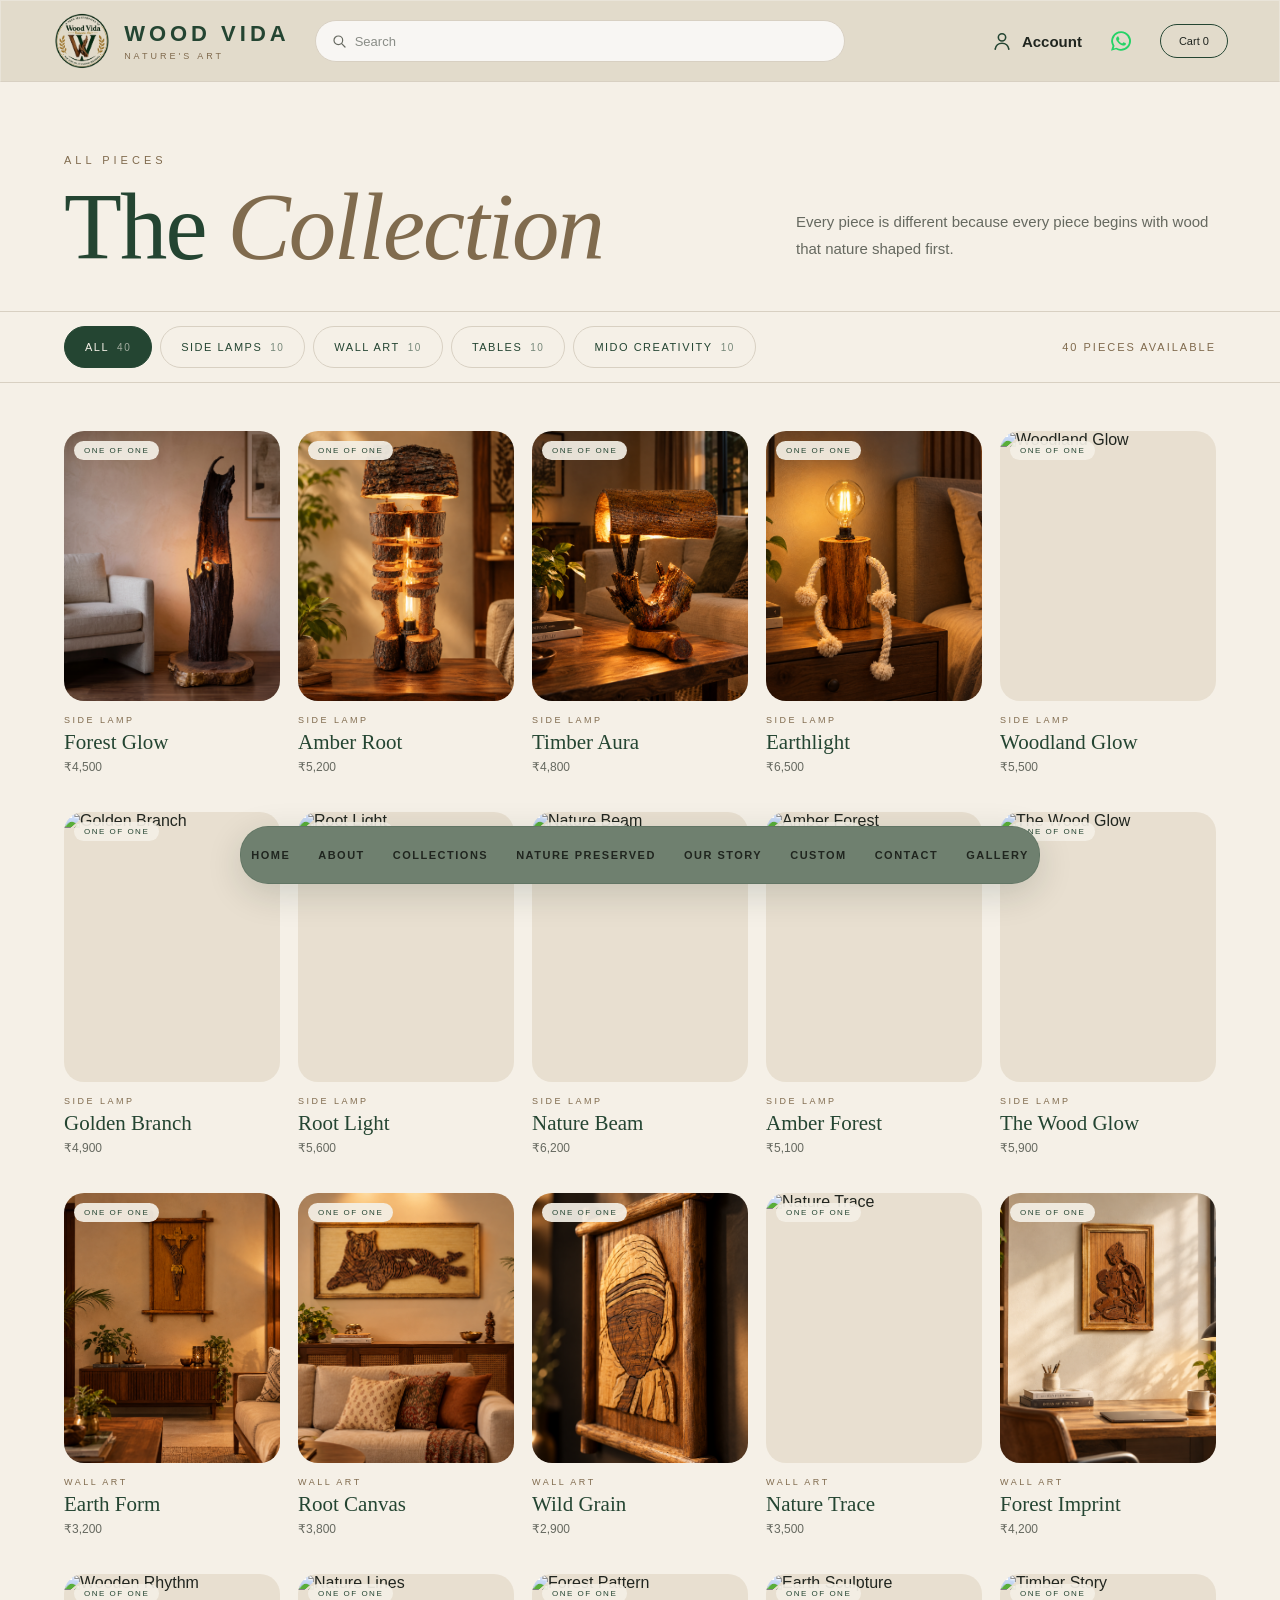
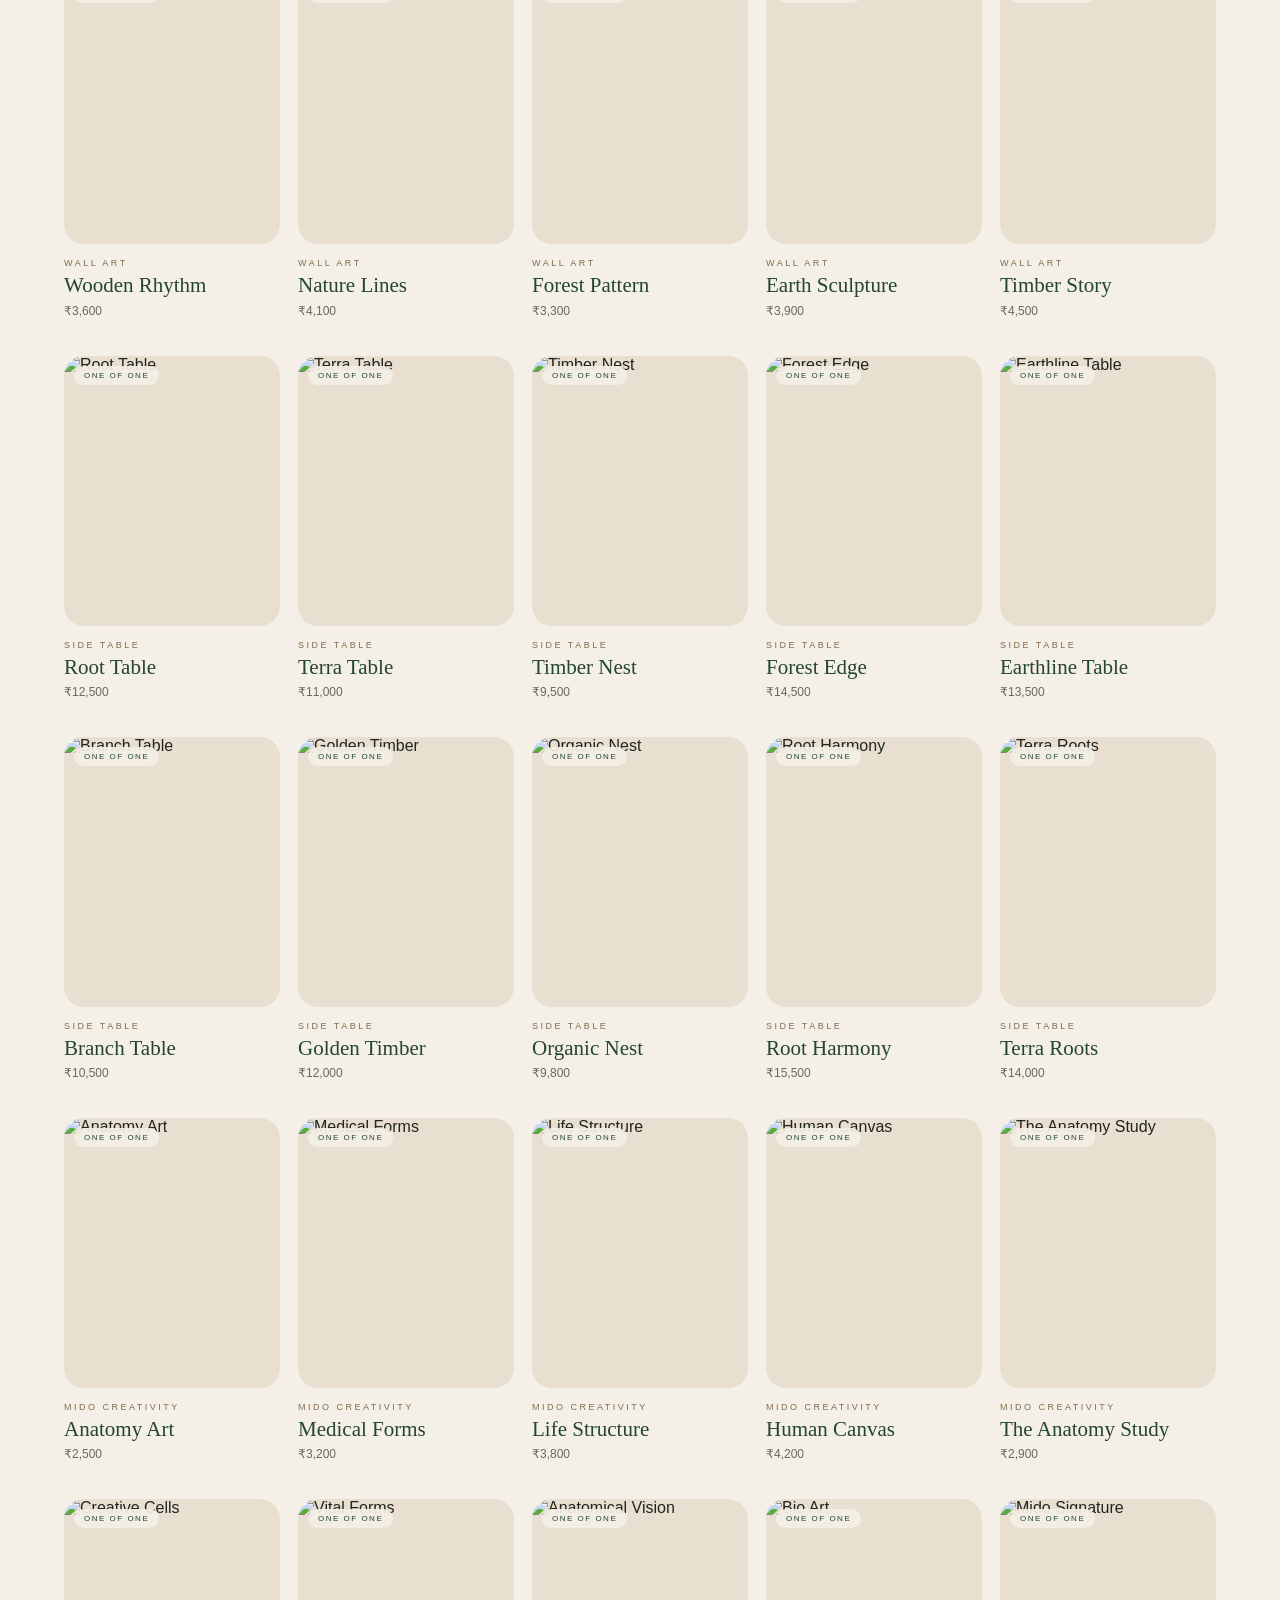
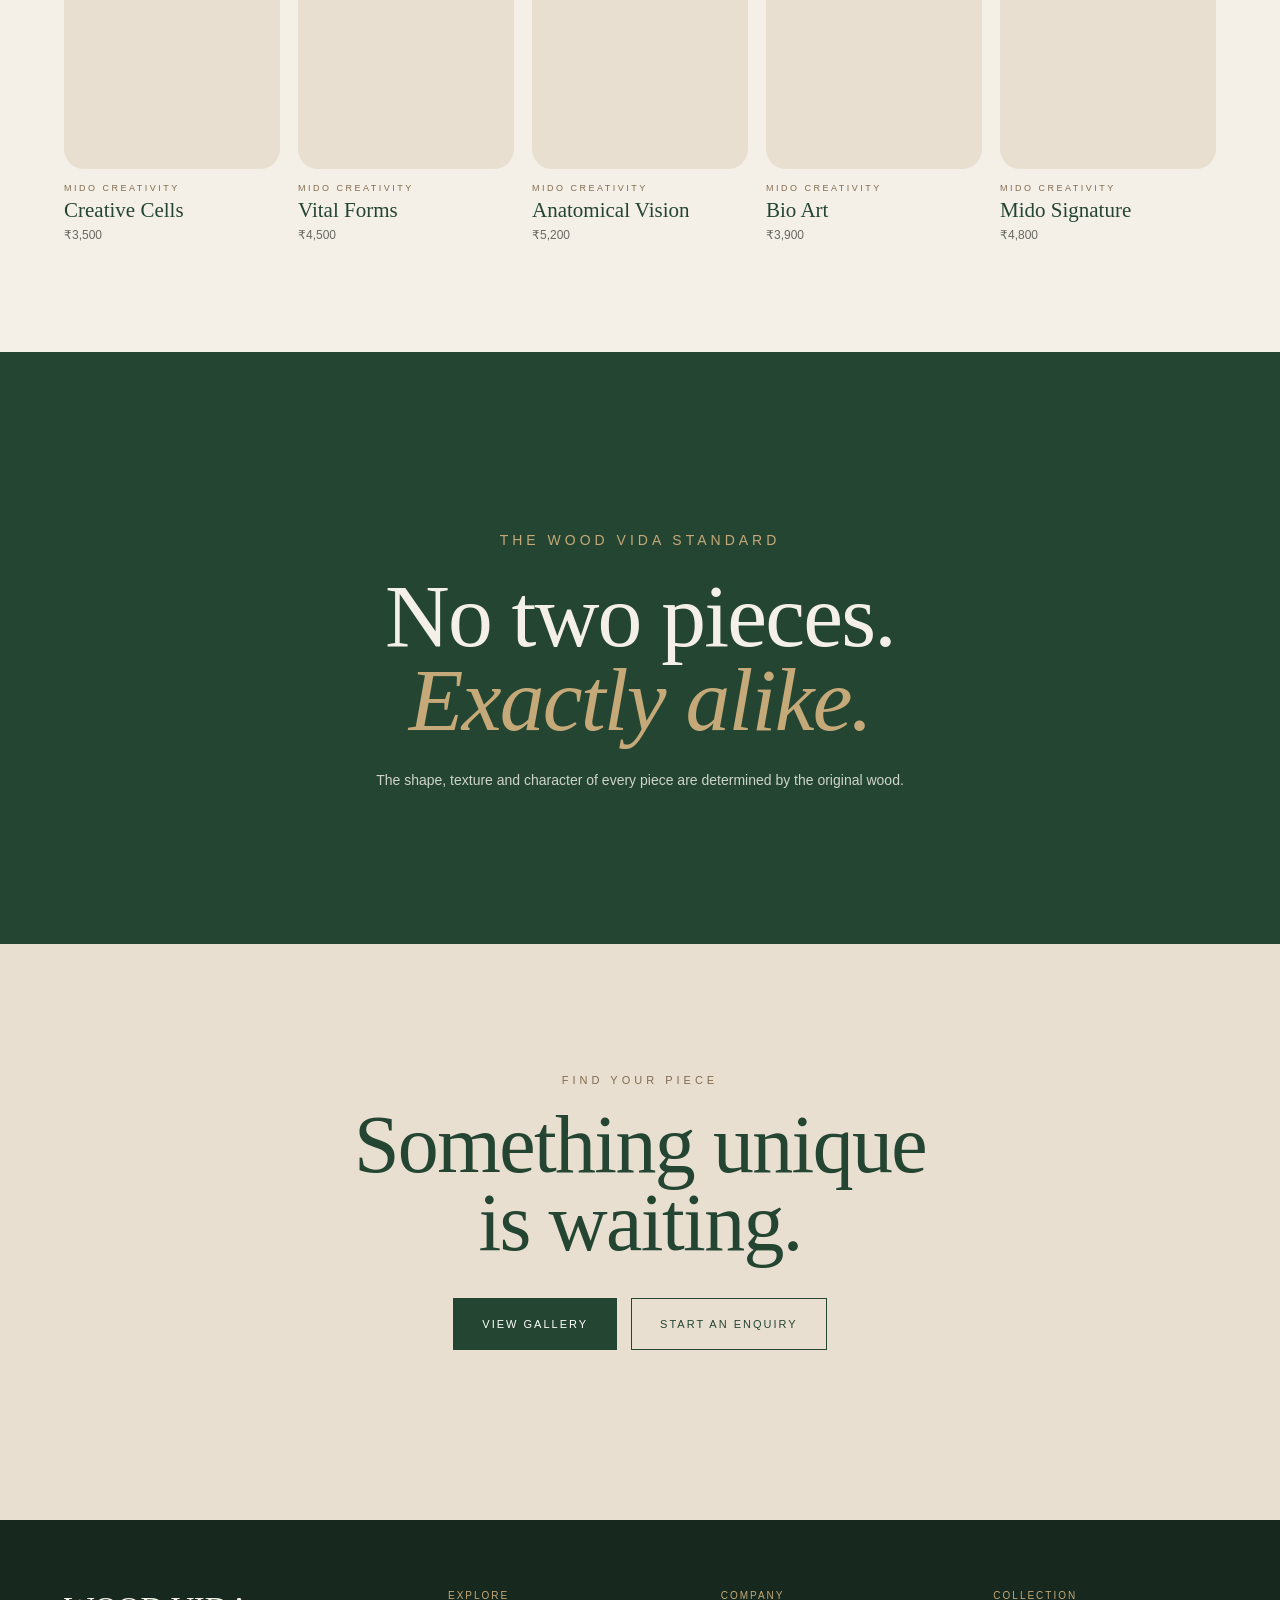
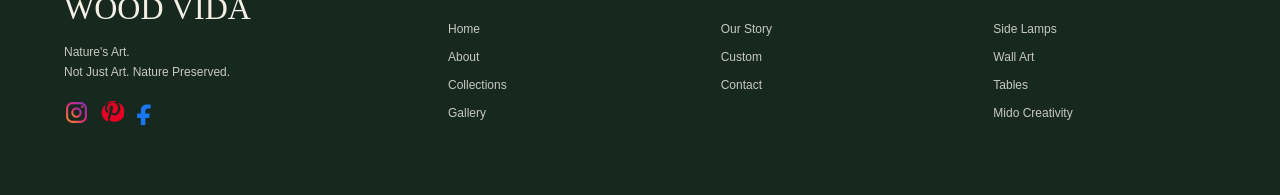
==== commit f3b91c53: "ji hnn" ====
--- a/collection.html
+++ b/collection.html
@@ -144,6 +144,11 @@
                     <a href="collection.html?category=lamps" class="cl-tab" data-category="lamps">Side Lamps <small></small></a>
                     <a href="collection.html?category=wall-art" class="cl-tab" data-category="wall-art">Wall Art <small></small></a>
                     <a href="collection.html?category=tables" class="cl-tab" data-category="tables">Tables <small></small></a>
+                    <a href="collection.html?category=mido-creativity"
+   class="cl-tab"
+   data-category="mido-creativity">
+   Mido Creativity <small></small>
+</a>
                 </nav>
 
                 <p class="cl-meta" id="cl-meta"></p>
@@ -298,6 +303,8 @@
                     <li><a href="collection.html?category=lamps">Side Lamps</a></li>
                     <li><a href="collection.html?category=wall-art">Wall Art</a></li>
                     <li><a href="collection.html?category=tables">Tables</a></li>
+                    <li><a href="collection.html?category=mido-creativity">Mido Creativity</a>
+                    </li>
                 </ul>
             </div>
 
--- a/style.css
+++ b/style.css
@@ -7629,4 +7629,211 @@
 }
 .site-nav {
     background: rgba(225, 218, 202, 0.96) !important;
-}+}
+.premium-gallery-item {
+    position: relative;
+    overflow: hidden;
+}
+
+.premium-gallery-item img,
+.premium-gallery-item video {
+    width: 100%;
+    height: 100%;
+    display: block;
+    object-fit: cover;
+}
+
+.premium-gallery-item video {
+    position: absolute;
+    inset: 0;
+}
+
+/* =========================================
+   WOOD VIDA — AMAZON STYLE PRODUCT GALLERY
+========================================= */
+
+/* Desktop: thumbnails left, main image right */
+.pd-gallery {
+  display: grid;
+  grid-template-columns: 76px minmax(0, 1fr);
+  gap: 12px;
+  align-items: start;
+  position: sticky;
+  top: 112px;
+}
+
+.pd-main {
+  grid-column: 2;
+  grid-row: 1;
+  width: 100%;
+  height: min(76vh, 780px);
+  cursor: zoom-in;
+  position: relative;
+  overflow: hidden;
+}
+
+.pd-main img {
+  width: 100%;
+  height: 100%;
+  object-fit: cover;
+}
+
+.pd-thumbs {
+  grid-column: 1;
+  grid-row: 1;
+  display: flex;
+  flex-direction: column;
+  gap: 10px;
+  margin: 0;
+  max-height: min(76vh, 780px);
+  overflow-y: auto;
+  overflow-x: hidden;
+}
+
+.pd-thumb {
+  width: 68px;
+  height: 78px;
+  flex: 0 0 78px;
+  border-radius: 9px;
+  cursor: pointer;
+}
+
+.pd-thumb img {
+  width: 100%;
+  height: 100%;
+  object-fit: cover;
+}
+
+/* Product information */
+.pd-info {
+  max-width: 620px;
+  width: 100%;
+}
+
+.pd-price {
+  font-size: 30px;
+  margin-top: 20px;
+}
+
+.pd-specs {
+  margin-top: 25px;
+}
+
+/* =========================================
+   IMAGE LIGHTBOX
+========================================= */
+
+.pd-lightbox {
+  position: fixed;
+  inset: 0;
+  z-index: 99999;
+  display: none;
+  align-items: center;
+  justify-content: center;
+  padding: 35px;
+  background: rgba(15, 18, 15, 0.94);
+  cursor: zoom-out;
+}
+
+.pd-lightbox.active {
+  display: flex;
+}
+
+.pd-lightbox img {
+  display: block;
+  max-width: 92vw;
+  max-height: 88vh;
+  width: auto;
+  height: auto;
+  object-fit: contain;
+  border-radius: 8px;
+  cursor: default;
+}
+
+.pd-lightbox-close {
+  position: absolute;
+  top: 22px;
+  right: 30px;
+  border: none;
+  background: transparent;
+  color: #fff;
+  font-size: 42px;
+  cursor: pointer;
+  line-height: 1;
+}
+
+body.pd-lightbox-open {
+  overflow: hidden;
+}
+
+/* =========================================
+   TABLET
+========================================= */
+
+@media (max-width: 1000px) {
+  .pd-gallery {
+    position: static;
+    grid-template-columns: 76px minmax(0, 1fr);
+  }
+
+  .pd-main {
+    height: min(70vh, 680px);
+  }
+
+  .pd-thumbs {
+    flex-direction: column;
+  }
+}
+
+/* =========================================
+   MOBILE
+========================================= */
+
+@media (max-width: 700px) {
+  .pd-gallery {
+    display: grid;
+    grid-template-columns: minmax(0, 1fr);
+    gap: 12px;
+  }
+
+  .pd-main {
+    grid-column: 1;
+    grid-row: 1;
+    height: 65vh;
+    min-height: 350px;
+    max-height: 560px;
+  }
+
+  .pd-thumbs {
+    grid-column: 1;
+    grid-row: 2;
+    flex-direction: row;
+    max-height: none;
+    overflow-x: auto;
+    overflow-y: hidden;
+  }
+
+  .pd-thumb {
+    width: 65px;
+    height: 65px;
+    flex: 0 0 65px;
+  }
+
+  .pd-info {
+    padding-top: 12px;
+  }
+
+  .pd-lightbox {
+    padding: 12px;
+  }
+
+  .pd-lightbox img {
+    max-width: 96vw;
+    max-height: 82vh;
+  }
+
+  .pd-lightbox-close {
+    top: 12px;
+    right: 18px;
+  }
+}
